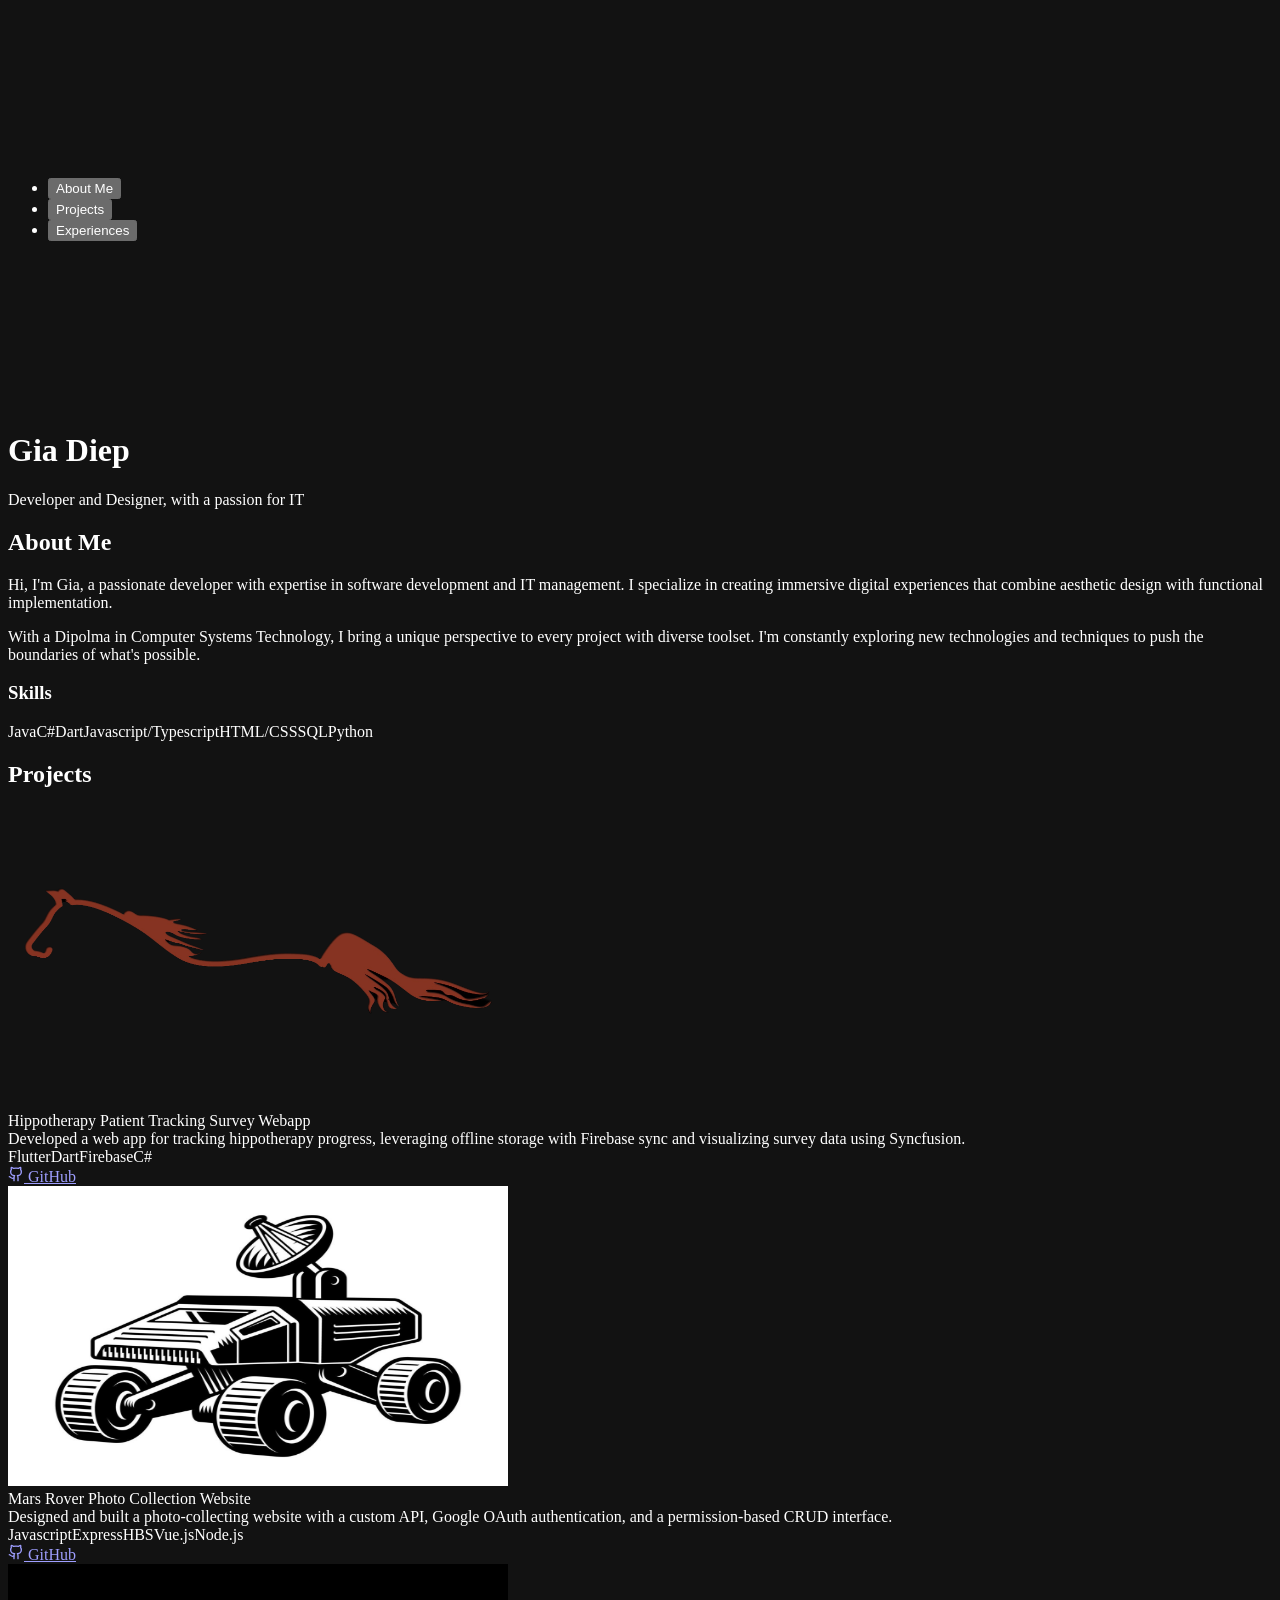
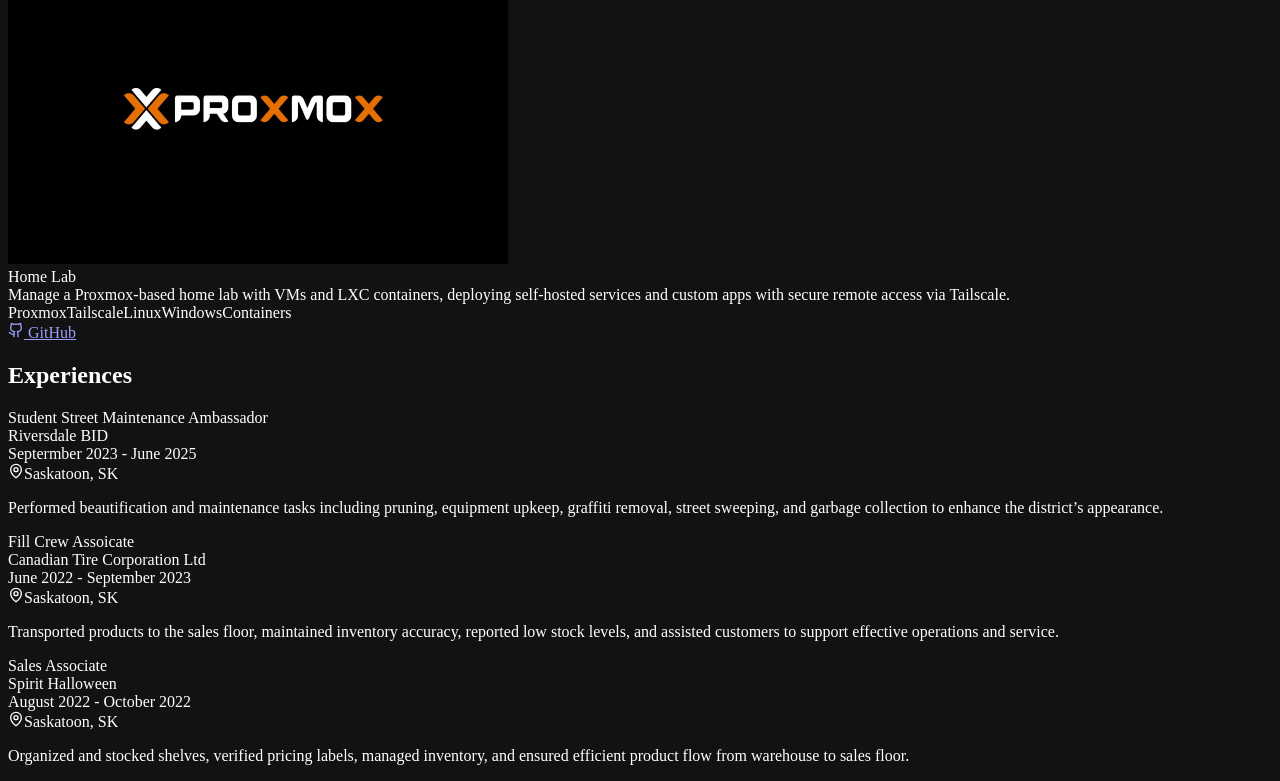
==== index.html @ 5dd64d8d "Updates" ====
<!DOCTYPE html><html lang="en"><head><meta charSet="utf-8"/><meta name="viewport" content="width=device-width, initial-scale=1"/><link rel="preload" href="/portfolio/_next/static/media/1f3fe8c6df3d47c1-s.p.woff2" as="font" crossorigin="" type="font/woff2"/><link rel="stylesheet" href="/portfolio/_next/static/css/4c0deb0a49c06f08.css" data-precedence="next"/><link rel="preload" as="script" fetchPriority="low" href="/portfolio/_next/static/chunks/webpack-c9c32ae539aab862.js"/><script src="/portfolio/_next/static/chunks/4bd1b696-22e965ae850cfea9.js" async=""></script><script src="/portfolio/_next/static/chunks/684-f673ca1f8a553cbf.js" async=""></script><script src="/portfolio/_next/static/chunks/main-app-5bb0d0e583db75e9.js" async=""></script><script src="/portfolio/_next/static/chunks/app/layout-0e956b7247d0d1d4.js" async=""></script><script src="/portfolio/_next/static/chunks/336-b6b9a09cb973097c.js" async=""></script><script src="/portfolio/_next/static/chunks/app/page-bc5370e366b22e8f.js" async=""></script><meta name="next-size-adjust" content=""/><title>Portfolio</title><meta name="description" content="My personal portfolio showcasing my skills and experiences"/><meta name="generator" content="v0.dev"/><script src="/portfolio/_next/static/chunks/polyfills-42372ed130431b0a.js" noModule=""></script></head><body class="__variable_81f4e6"><script>((e,t,r,n,o,a,i,u)=>{let s=document.documentElement,l=["light","dark"];function c(t){var r;(Array.isArray(e)?e:[e]).forEach(e=>{let r="class"===e,n=r&&a?o.map(e=>a[e]||e):o;r?(s.classList.remove(...n),s.classList.add(a&&a[t]?a[t]:t)):s.setAttribute(e,t)}),r=t,u&&l.includes(r)&&(s.style.colorScheme=r)}if(n)c(n);else try{let e=localStorage.getItem(t)||r,n=i&&"system"===e?window.matchMedia("(prefers-color-scheme: dark)").matches?"dark":"light":e;c(n)}catch(e){}})("class","theme","dark",null,["light","dark"],null,true,true)</script><div class="relative min-h-screen"><canvas class="fixed top-0 left-0 w-full h-full z-0 bg-black" style="pointer-events:none"></canvas><div class="relative z-10"><main class="min-h-screen text-white"><div class="w-full sticky top-0 z-50 bg-black/80 backdrop-blur-sm py-4"><div class="container mx-auto px-4 max-w-6xl"><nav class="w-full"><ul class="grid w-full grid-cols-3 bg-white/10 shadow-lg rounded-md overflow-hidden"><li><button class="w-full py-2 md:py-3 px-2 sm:px-4 md:px-6 text-center transition-all duration-300 text-sm sm:text-base bg-white text-black">About Me</button></li><li><button class="w-full py-2 md:py-3 px-2 sm:px-4 md:px-6 text-center transition-all duration-300 text-sm sm:text-base text-white hover:bg-white/20">Projects</button></li><li><button class="w-full py-2 md:py-3 px-2 sm:px-4 md:px-6 text-center transition-all duration-300 text-sm sm:text-base text-white hover:bg-white/20">Experiences</button></li></ul></nav></div></div><div class="container mx-auto px-4 py-4 md:py-8 max-w-6xl"><div class="h-[500px] md:h-[600px] flex flex-col items-center justify-center relative"><canvas class="w-full h-full absolute top-0 left-0 z-10" style="pointer-events:none"></canvas><div class="z-20 relative text-center"><h1 class="text-4xl md:text-6xl font-bold text-white mb-4">Gia Diep</h1><p class="text-xl md:text-2xl text-white/80 italic font-merriweather">Developer and Designer, with a passion for IT</p><div class="mt-8 h-px w-24 bg-white/30 mx-auto"></div></div></div><div class="mt-16 space-y-32"><section id="about" class="scroll-mt-20"><div class="space-y-8 bg-black/60 p-8 rounded-lg backdrop-blur-sm"><div class="mb-8"><h2 class="text-2xl md:text-3xl font-bold text-white">About Me</h2><div class="mt-3 flex items-center"><div class="h-px bg-white/30 flex-grow"></div><div class="mx-2 w-2 h-2 rounded-full bg-white"></div><div class="h-px bg-white/30 flex-grow"></div></div></div><div class="grid grid-cols-1 md:grid-cols-1 gap-8"><div class="space-y-6"><p class="text-base md:text-lg text-gray-300 leading-relaxed">Hi, I&#x27;m Gia, a passionate developer with expertise in software development and IT management. I specialize in creating immersive digital experiences that combine aesthetic design with functional implementation.</p><p class="text-base md:text-lg text-gray-300 leading-relaxed">With a Dipolma in Computer Systems Technology, I bring a unique perspective to every project with diverse toolset. I&#x27;m constantly exploring new technologies and techniques to push the boundaries of what&#x27;s possible.</p><div class="pt-4"><h3 class="text-lg md:text-xl font-semibold mb-3 text-white after:content-[&#x27;&#x27;] after:block after:w-16 after:h-0.5 after:bg-white/50 after:mt-1">Skills</h3><div class="flex flex-wrap gap-2"><span class="px-3 py-1 bg-white text-black rounded-full text-sm shadow-md">Java</span><span class="px-3 py-1 bg-white text-black rounded-full text-sm shadow-md">C#</span><span class="px-3 py-1 bg-white text-black rounded-full text-sm shadow-md">Dart</span><span class="px-3 py-1 bg-white text-black rounded-full text-sm shadow-md">Javascript/Typescript</span><span class="px-3 py-1 bg-white text-black rounded-full text-sm shadow-md">HTML/CSS</span><span class="px-3 py-1 bg-white text-black rounded-full text-sm shadow-md">SQL</span><span class="px-3 py-1 bg-white text-black rounded-full text-sm shadow-md">Python</span></div></div></div></div></div></section><section id="projects" class="scroll-mt-20"><div class="space-y-8 bg-black/60 p-8 rounded-lg backdrop-blur-sm"><div class="mb-8"><h2 class="text-2xl md:text-3xl font-bold text-white">Projects</h2><div class="mt-3 flex items-center"><div class="h-px bg-white/30 flex-grow"></div><div class="mx-2 w-2 h-2 rounded-full bg-white"></div><div class="h-px bg-white/30 flex-grow"></div></div></div><div class="grid grid-cols-1 md:grid-cols-2 lg:grid-cols-3 gap-6"><div class="rounded-lg border text-card-foreground overflow-hidden border-white/10 bg-black/80 shadow-lg hover:shadow-xl transition-shadow duration-300"><div class="h-48 overflow-hidden"><img alt="Hippotherapy Patient Tracking Survey Webapp" loading="lazy" width="500" height="300" decoding="async" data-nimg="1" class="w-full h-full object-cover transition-transform duration-500 hover:scale-105" style="color:transparent" src="./hippotherapy.png?height=300&amp;width=500"/></div><div class="flex flex-col space-y-1.5 p-6"><div class="font-semibold tracking-tight text-white text-xl">Hippotherapy Patient Tracking Survey Webapp</div><div class="text-sm text-gray-300">Developed a web app for tracking hippotherapy progress, leveraging offline storage with Firebase sync and visualizing survey data using Syncfusion.</div></div><div class="p-6 pt-0"><div class="flex flex-wrap gap-2 mt-2"><span class="px-2 py-1 bg-white text-black text-xs rounded-full">Flutter</span><span class="px-2 py-1 bg-white text-black text-xs rounded-full">Dart</span><span class="px-2 py-1 bg-white text-black text-xs rounded-full">Firebase</span><span class="px-2 py-1 bg-white text-black text-xs rounded-full">C#</span></div></div><div class="p-6 pt-0 flex justify-center items-center"><a class="flex items-center gap-1 text-sm text-gray-300 hover:text-white" target="_blank" href="https://github.com"><svg xmlns="http://www.w3.org/2000/svg" width="16" height="16" viewBox="0 0 24 24" fill="none" stroke="currentColor" stroke-width="2" stroke-linecap="round" stroke-linejoin="round" class="lucide lucide-github"><path d="M15 22v-4a4.8 4.8 0 0 0-1-3.5c3 0 6-2 6-5.5.08-1.25-.27-2.48-1-3.5.28-1.15.28-2.35 0-3.5 0 0-1 0-3 1.5-2.64-.5-5.36-.5-8 0C6 2 5 2 5 2c-.3 1.15-.3 2.35 0 3.5A5.403 5.403 0 0 0 4 9c0 3.5 3 5.5 6 5.5-.39.49-.68 1.05-.85 1.65-.17.6-.22 1.23-.15 1.85v4"></path><path d="M9 18c-4.51 2-5-2-7-2"></path></svg> GitHub</a></div></div><div class="rounded-lg border text-card-foreground overflow-hidden border-white/10 bg-black/80 shadow-lg hover:shadow-xl transition-shadow duration-300"><div class="h-48 overflow-hidden"><img alt="Mars Rover Photo Collection Website" loading="lazy" width="500" height="300" decoding="async" data-nimg="1" class="w-full h-full object-cover transition-transform duration-500 hover:scale-105" style="color:transparent" src="./rover.jpg?height=300&amp;width=500"/></div><div class="flex flex-col space-y-1.5 p-6"><div class="font-semibold tracking-tight text-white text-xl">Mars Rover Photo Collection Website</div><div class="text-sm text-gray-300">Designed and built a photo-collecting website with a custom API, Google OAuth authentication, and a permission-based CRUD interface.</div></div><div class="p-6 pt-0"><div class="flex flex-wrap gap-2 mt-2"><span class="px-2 py-1 bg-white text-black text-xs rounded-full">Javascript</span><span class="px-2 py-1 bg-white text-black text-xs rounded-full">Express</span><span class="px-2 py-1 bg-white text-black text-xs rounded-full">HBS</span><span class="px-2 py-1 bg-white text-black text-xs rounded-full">Vue.js</span><span class="px-2 py-1 bg-white text-black text-xs rounded-full">Node.js</span></div></div><div class="p-6 pt-0 flex justify-center items-center"><a class="flex items-center gap-1 text-sm text-gray-300 hover:text-white" target="_blank" href="https://github.com/01uan/mars-rover-web"><svg xmlns="http://www.w3.org/2000/svg" width="16" height="16" viewBox="0 0 24 24" fill="none" stroke="currentColor" stroke-width="2" stroke-linecap="round" stroke-linejoin="round" class="lucide lucide-github"><path d="M15 22v-4a4.8 4.8 0 0 0-1-3.5c3 0 6-2 6-5.5.08-1.25-.27-2.48-1-3.5.28-1.15.28-2.35 0-3.5 0 0-1 0-3 1.5-2.64-.5-5.36-.5-8 0C6 2 5 2 5 2c-.3 1.15-.3 2.35 0 3.5A5.403 5.403 0 0 0 4 9c0 3.5 3 5.5 6 5.5-.39.49-.68 1.05-.85 1.65-.17.6-.22 1.23-.15 1.85v4"></path><path d="M9 18c-4.51 2-5-2-7-2"></path></svg> GitHub</a></div></div><div class="rounded-lg border text-card-foreground overflow-hidden border-white/10 bg-black/80 shadow-lg hover:shadow-xl transition-shadow duration-300"><div class="h-48 overflow-hidden"><img alt="Home Lab" loading="lazy" width="500" height="300" decoding="async" data-nimg="1" class="w-full h-full object-cover transition-transform duration-500 hover:scale-105" style="color:transparent" src="./proxmox.jpg?height=300&amp;width=500"/></div><div class="flex flex-col space-y-1.5 p-6"><div class="font-semibold tracking-tight text-white text-xl">Home Lab</div><div class="text-sm text-gray-300">Manage a Proxmox-based home lab with VMs and LXC containers, deploying self-hosted services and custom apps with secure remote access via Tailscale.</div></div><div class="p-6 pt-0"><div class="flex flex-wrap gap-2 mt-2"><span class="px-2 py-1 bg-white text-black text-xs rounded-full">Proxmox</span><span class="px-2 py-1 bg-white text-black text-xs rounded-full">Tailscale</span><span class="px-2 py-1 bg-white text-black text-xs rounded-full">Linux</span><span class="px-2 py-1 bg-white text-black text-xs rounded-full">Windows</span><span class="px-2 py-1 bg-white text-black text-xs rounded-full">Containers</span></div></div><div class="p-6 pt-0 flex justify-center items-center"><a class="flex items-center gap-1 text-sm text-gray-300 hover:text-white" target="_blank" href="https://github.com"><svg xmlns="http://www.w3.org/2000/svg" width="16" height="16" viewBox="0 0 24 24" fill="none" stroke="currentColor" stroke-width="2" stroke-linecap="round" stroke-linejoin="round" class="lucide lucide-github"><path d="M15 22v-4a4.8 4.8 0 0 0-1-3.5c3 0 6-2 6-5.5.08-1.25-.27-2.48-1-3.5.28-1.15.28-2.35 0-3.5 0 0-1 0-3 1.5-2.64-.5-5.36-.5-8 0C6 2 5 2 5 2c-.3 1.15-.3 2.35 0 3.5A5.403 5.403 0 0 0 4 9c0 3.5 3 5.5 6 5.5-.39.49-.68 1.05-.85 1.65-.17.6-.22 1.23-.15 1.85v4"></path><path d="M9 18c-4.51 2-5-2-7-2"></path></svg> GitHub</a></div></div></div></div></section><section id="experiences" class="scroll-mt-20"><div class="space-y-8 bg-black/60 p-8 rounded-lg backdrop-blur-sm"><div class="mb-8"><h2 class="text-2xl md:text-3xl font-bold text-white">Experiences</h2><div class="mt-3 flex items-center"><div class="h-px bg-white/30 flex-grow"></div><div class="mx-2 w-2 h-2 rounded-full bg-white"></div><div class="h-px bg-white/30 flex-grow"></div></div></div><div class="space-y-6"><div class="rounded-lg border text-card-foreground border-white/10 bg-black/80 shadow-lg hover:shadow-xl transition-all duration-300"><div class="flex flex-col space-y-1.5 p-6"><div class="flex flex-col md:flex-row md:justify-between md:items-start gap-2"><div><div class="font-semibold tracking-tight text-xl text-white">Student Street Maintenance Ambassador</div><div class="text-lg font-medium text-gray-300">Riversdale BID</div></div><div class="bg-white text-black px-3 py-1 rounded-full text-sm shadow-md self-start">Septermber 2023 - June 2025</div></div></div><div class="p-6 pt-0 space-y-4"><div class="flex items-center gap-2 text-sm text-gray-300"><svg xmlns="http://www.w3.org/2000/svg" width="16" height="16" viewBox="0 0 24 24" fill="none" stroke="currentColor" stroke-width="2" stroke-linecap="round" stroke-linejoin="round" class="lucide lucide-map-pin"><path d="M20 10c0 4.993-5.539 10.193-7.399 11.799a1 1 0 0 1-1.202 0C9.539 20.193 4 14.993 4 10a8 8 0 0 1 16 0"></path><circle cx="12" cy="10" r="3"></circle></svg><span>Saskatoon, SK</span></div><p class="text-gray-300">Performed beautification and maintenance tasks including pruning, equipment upkeep, graffiti removal, street sweeping, and garbage collection to enhance the district’s appearance.</p></div></div><div class="rounded-lg border text-card-foreground border-white/10 bg-black/80 shadow-lg hover:shadow-xl transition-all duration-300"><div class="flex flex-col space-y-1.5 p-6"><div class="flex flex-col md:flex-row md:justify-between md:items-start gap-2"><div><div class="font-semibold tracking-tight text-xl text-white">Fill Crew Assoicate</div><div class="text-lg font-medium text-gray-300">Canadian Tire Corporation Ltd</div></div><div class="bg-white text-black px-3 py-1 rounded-full text-sm shadow-md self-start">June 2022 - September 2023</div></div></div><div class="p-6 pt-0 space-y-4"><div class="flex items-center gap-2 text-sm text-gray-300"><svg xmlns="http://www.w3.org/2000/svg" width="16" height="16" viewBox="0 0 24 24" fill="none" stroke="currentColor" stroke-width="2" stroke-linecap="round" stroke-linejoin="round" class="lucide lucide-map-pin"><path d="M20 10c0 4.993-5.539 10.193-7.399 11.799a1 1 0 0 1-1.202 0C9.539 20.193 4 14.993 4 10a8 8 0 0 1 16 0"></path><circle cx="12" cy="10" r="3"></circle></svg><span>Saskatoon, SK</span></div><p class="text-gray-300">Transported products to the sales floor, maintained inventory accuracy, reported low stock levels, and assisted customers to support effective operations and service.</p></div></div><div class="rounded-lg border text-card-foreground border-white/10 bg-black/80 shadow-lg hover:shadow-xl transition-all duration-300"><div class="flex flex-col space-y-1.5 p-6"><div class="flex flex-col md:flex-row md:justify-between md:items-start gap-2"><div><div class="font-semibold tracking-tight text-xl text-white">Sales Associate</div><div class="text-lg font-medium text-gray-300">Spirit Halloween</div></div><div class="bg-white text-black px-3 py-1 rounded-full text-sm shadow-md self-start">August 2022 - October 2022</div></div></div><div class="p-6 pt-0 space-y-4"><div class="flex items-center gap-2 text-sm text-gray-300"><svg xmlns="http://www.w3.org/2000/svg" width="16" height="16" viewBox="0 0 24 24" fill="none" stroke="currentColor" stroke-width="2" stroke-linecap="round" stroke-linejoin="round" class="lucide lucide-map-pin"><path d="M20 10c0 4.993-5.539 10.193-7.399 11.799a1 1 0 0 1-1.202 0C9.539 20.193 4 14.993 4 10a8 8 0 0 1 16 0"></path><circle cx="12" cy="10" r="3"></circle></svg><span>Saskatoon, SK</span></div><p class="text-gray-300">Organized and stocked shelves, verified pricing labels, managed inventory, and ensured efficient product flow from warehouse to sales floor.</p></div></div></div></div></section></div></div></main></div></div><script src="/portfolio/_next/static/chunks/webpack-c9c32ae539aab862.js" async=""></script><script>(self.__next_f=self.__next_f||[]).push([0])</script><script>self.__next_f.push([1,"1:\"$Sreact.fragment\"\n2:I[7780,[\"177\",\"static/chunks/app/layout-0e956b7247d0d1d4.js\"],\"ThemeProvider\"]\n3:I[7555,[],\"\"]\n4:I[1295,[],\"\"]\n5:I[894,[],\"ClientPageRoot\"]\n6:I[3422,[\"336\",\"static/chunks/336-b6b9a09cb973097c.js\",\"974\",\"static/chunks/app/page-bc5370e366b22e8f.js\"],\"default\"]\n9:I[9665,[],\"OutletBoundary\"]\nc:I[9665,[],\"ViewportBoundary\"]\ne:I[9665,[],\"MetadataBoundary\"]\n10:I[6614,[],\"\"]\n:HL[\"/portfolio/_next/static/media/1f3fe8c6df3d47c1-s.p.woff2\",\"font\",{\"crossOrigin\":\"\",\"type\":\"font/woff2\"}]\n:HL[\"/portfolio/_next/static/css/4c0deb0a49c06f08.css\",\"style\"]\n"])</script><script>self.__next_f.push([1,"0:{\"P\":null,\"b\":\"oDyF_FrnylzRHWZX6wWCI\",\"p\":\"/portfolio\",\"c\":[\"\",\"\"],\"i\":false,\"f\":[[[\"\",{\"children\":[\"__PAGE__\",{}]},\"$undefined\",\"$undefined\",true],[\"\",[\"$\",\"$1\",\"c\",{\"children\":[[[\"$\",\"link\",\"0\",{\"rel\":\"stylesheet\",\"href\":\"/portfolio/_next/static/css/4c0deb0a49c06f08.css\",\"precedence\":\"next\",\"crossOrigin\":\"$undefined\",\"nonce\":\"$undefined\"}]],[\"$\",\"html\",null,{\"lang\":\"en\",\"suppressHydrationWarning\":true,\"children\":[\"$\",\"body\",null,{\"className\":\"__variable_81f4e6\",\"children\":[\"$\",\"$L2\",null,{\"attribute\":\"class\",\"defaultTheme\":\"dark\",\"enableSystem\":true,\"disableTransitionOnChange\":true,\"children\":[\"$\",\"$L3\",null,{\"parallelRouterKey\":\"children\",\"error\":\"$undefined\",\"errorStyles\":\"$undefined\",\"errorScripts\":\"$undefined\",\"template\":[\"$\",\"$L4\",null,{}],\"templateStyles\":\"$undefined\",\"templateScripts\":\"$undefined\",\"notFound\":[[[\"$\",\"title\",null,{\"children\":\"404: This page could not be found.\"}],[\"$\",\"div\",null,{\"style\":{\"fontFamily\":\"system-ui,\\\"Segoe UI\\\",Roboto,Helvetica,Arial,sans-serif,\\\"Apple Color Emoji\\\",\\\"Segoe UI Emoji\\\"\",\"height\":\"100vh\",\"textAlign\":\"center\",\"display\":\"flex\",\"flexDirection\":\"column\",\"alignItems\":\"center\",\"justifyContent\":\"center\"},\"children\":[\"$\",\"div\",null,{\"children\":[[\"$\",\"style\",null,{\"dangerouslySetInnerHTML\":{\"__html\":\"body{color:#000;background:#fff;margin:0}.next-error-h1{border-right:1px solid rgba(0,0,0,.3)}@media (prefers-color-scheme:dark){body{color:#fff;background:#000}.next-error-h1{border-right:1px solid rgba(255,255,255,.3)}}\"}}],[\"$\",\"h1\",null,{\"className\":\"next-error-h1\",\"style\":{\"display\":\"inline-block\",\"margin\":\"0 20px 0 0\",\"padding\":\"0 23px 0 0\",\"fontSize\":24,\"fontWeight\":500,\"verticalAlign\":\"top\",\"lineHeight\":\"49px\"},\"children\":404}],[\"$\",\"div\",null,{\"style\":{\"display\":\"inline-block\"},\"children\":[\"$\",\"h2\",null,{\"style\":{\"fontSize\":14,\"fontWeight\":400,\"lineHeight\":\"49px\",\"margin\":0},\"children\":\"This page could not be found.\"}]}]]}]}]],[]],\"forbidden\":\"$undefined\",\"unauthorized\":\"$undefined\"}]}]}]}]]}],{\"children\":[\"__PAGE__\",[\"$\",\"$1\",\"c\",{\"children\":[[\"$\",\"$L5\",null,{\"Component\":\"$6\",\"searchParams\":{},\"params\":{},\"promises\":[\"$@7\",\"$@8\"]}],\"$undefined\",null,[\"$\",\"$L9\",null,{\"children\":[\"$La\",\"$Lb\",null]}]]}],{},null,false]},null,false],[\"$\",\"$1\",\"h\",{\"children\":[null,[\"$\",\"$1\",\"D_KPcHNiBDYrw7_VUg6NA\",{\"children\":[[\"$\",\"$Lc\",null,{\"children\":\"$Ld\"}],[\"$\",\"meta\",null,{\"name\":\"next-size-adjust\",\"content\":\"\"}]]}],[\"$\",\"$Le\",null,{\"children\":\"$Lf\"}]]}],false]],\"m\":\"$undefined\",\"G\":[\"$10\",\"$undefined\"],\"s\":false,\"S\":true}\n"])</script><script>self.__next_f.push([1,"7:{}\n8:{}\n"])</script><script>self.__next_f.push([1,"d:[[\"$\",\"meta\",\"0\",{\"charSet\":\"utf-8\"}],[\"$\",\"meta\",\"1\",{\"name\":\"viewport\",\"content\":\"width=device-width, initial-scale=1\"}]]\na:null\n"])</script><script>self.__next_f.push([1,"b:null\nf:[[\"$\",\"title\",\"0\",{\"children\":\"Portfolio\"}],[\"$\",\"meta\",\"1\",{\"name\":\"description\",\"content\":\"My personal portfolio showcasing my skills and experiences\"}],[\"$\",\"meta\",\"2\",{\"name\":\"generator\",\"content\":\"v0.dev\"}]]\n"])</script></body></html>
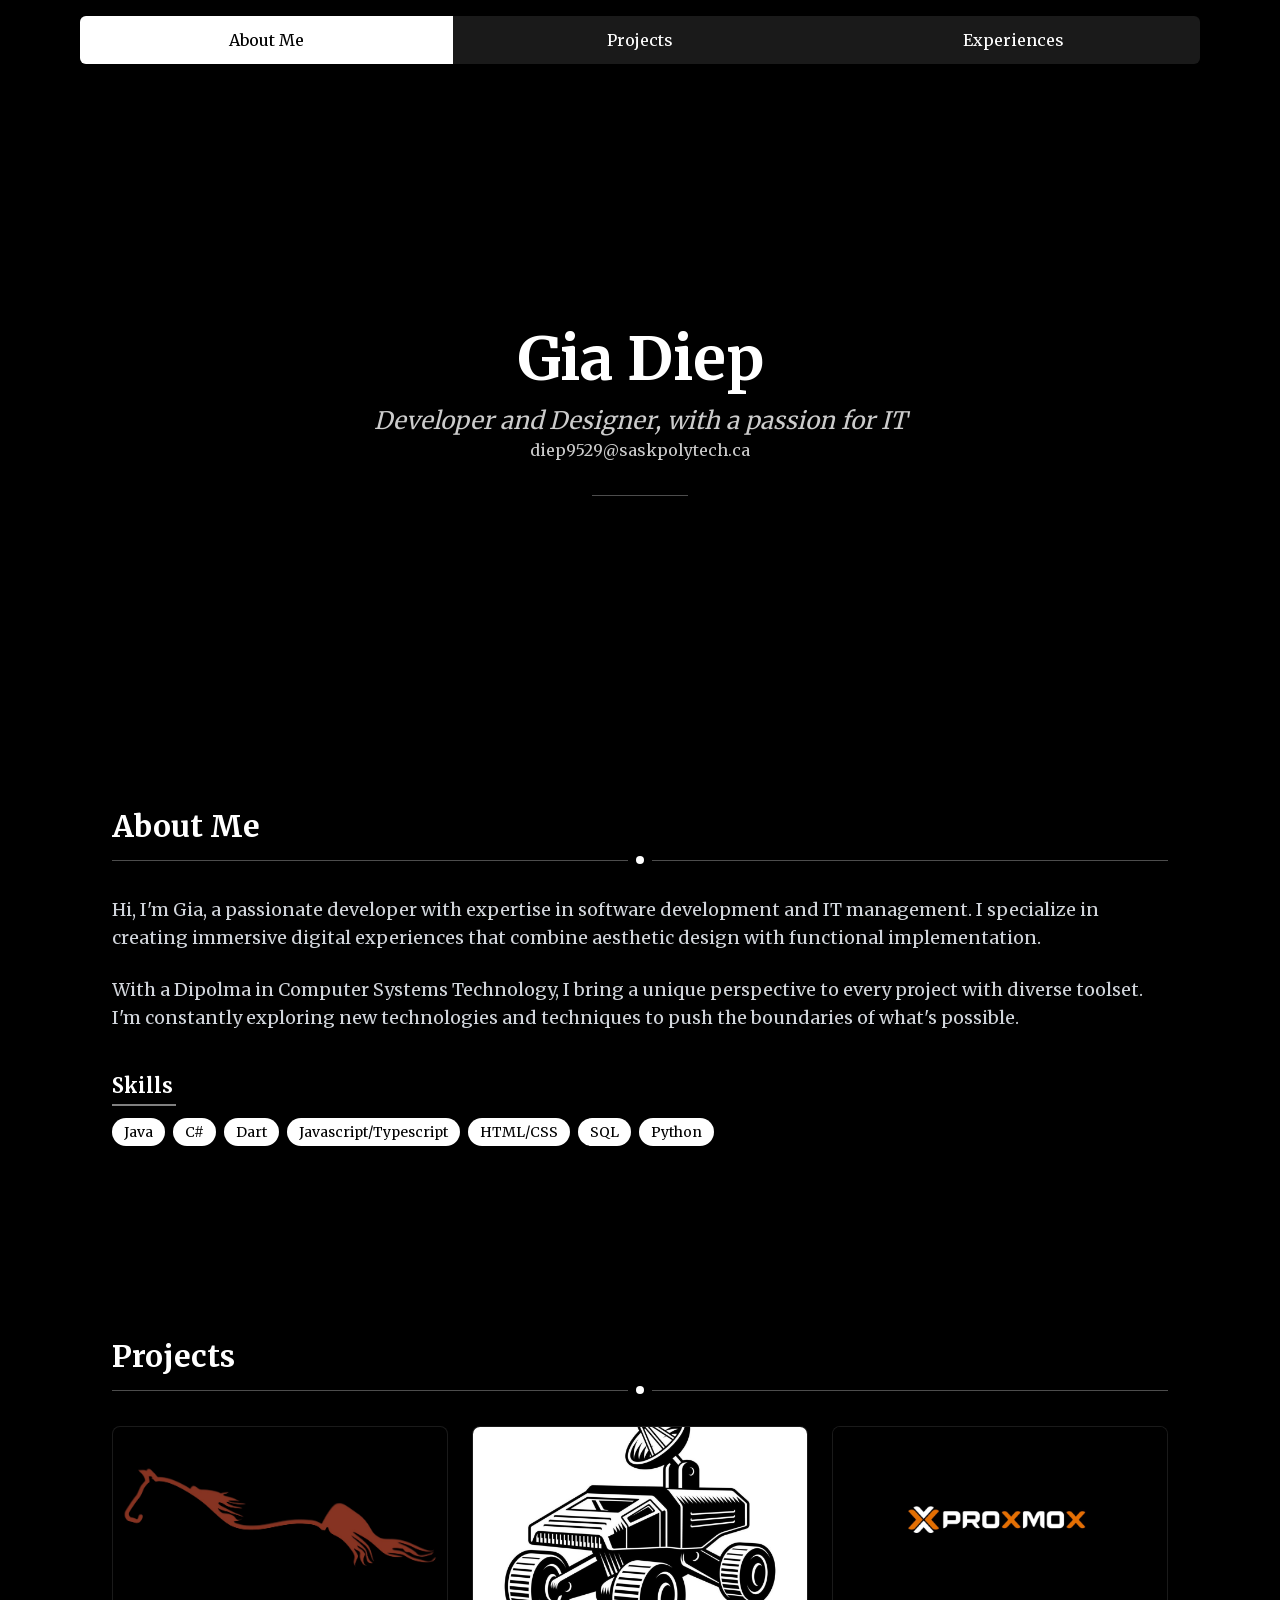
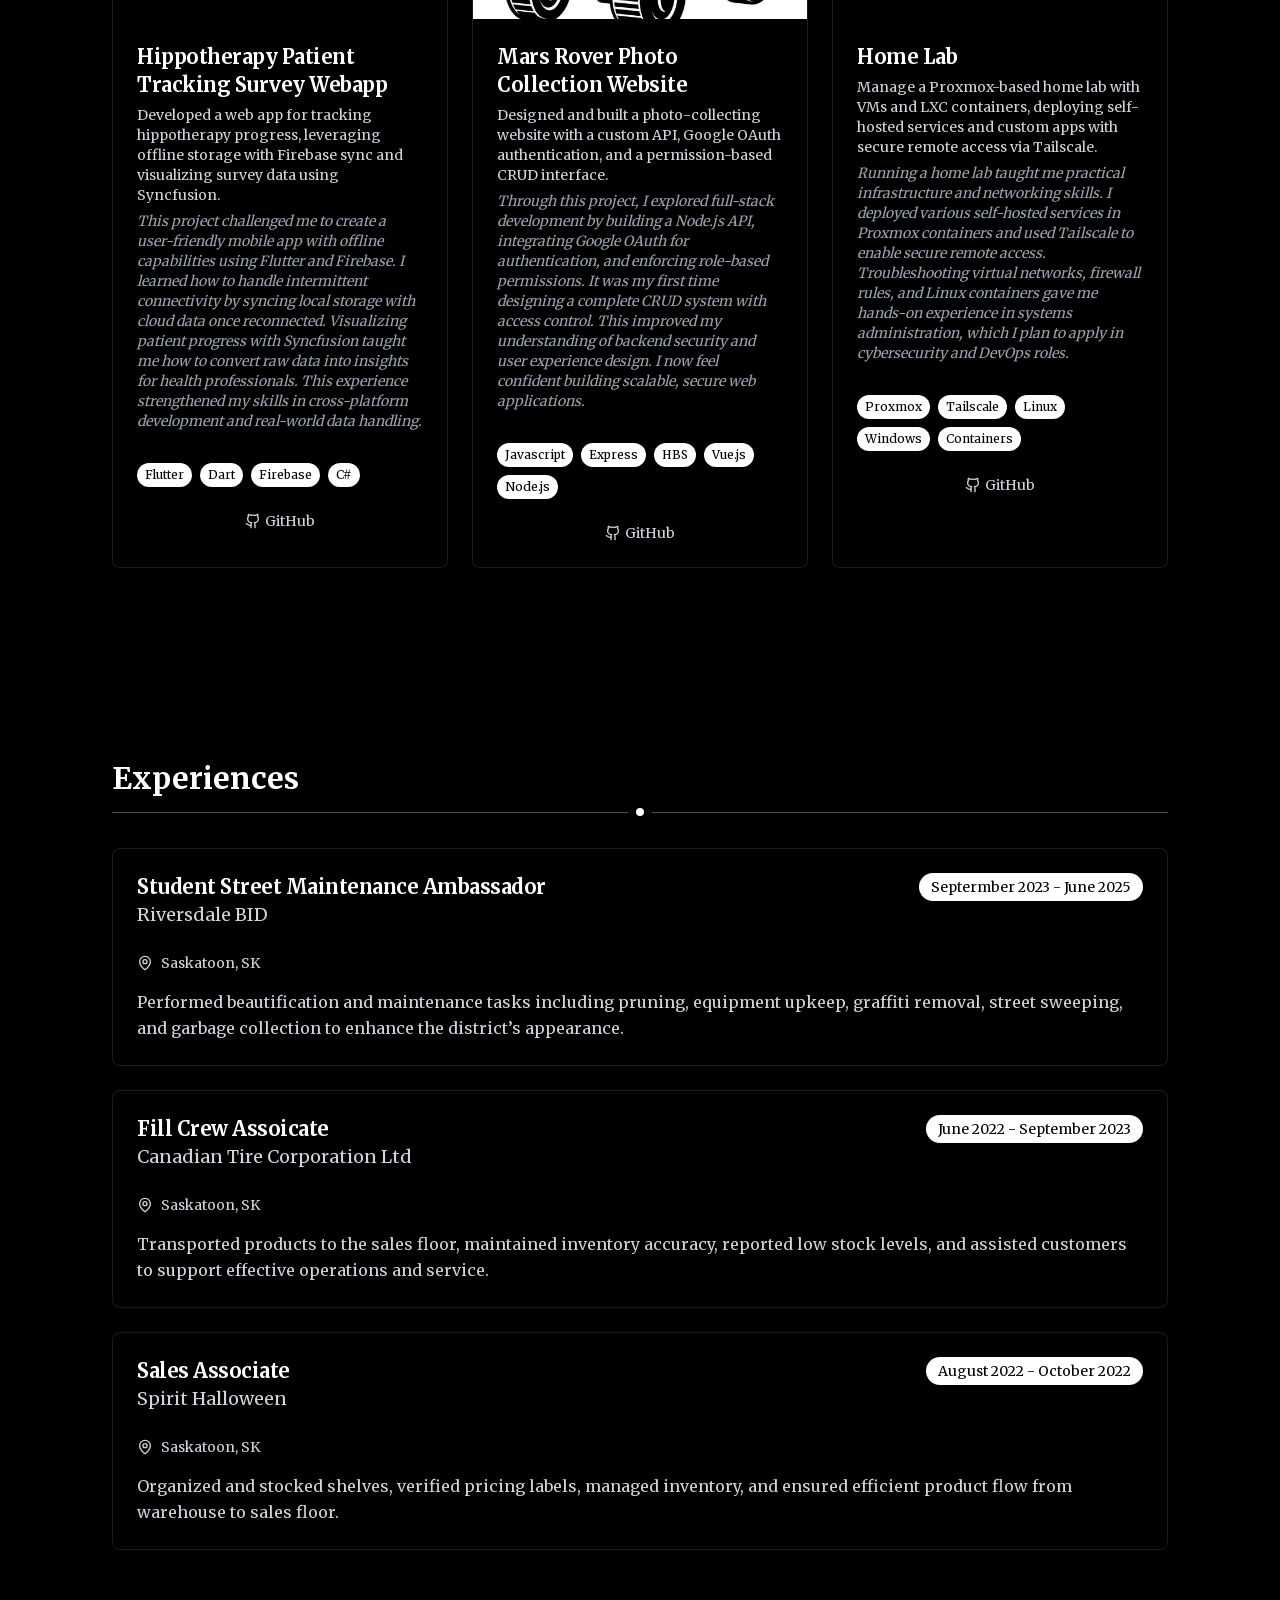
==== commit 651dd48e: "Updates" ====
--- a/index.html
+++ b/index.html
@@ -1 +1 @@
-<!DOCTYPE html><html lang="en"><head><meta charSet="utf-8"/><meta name="viewport" content="width=device-width, initial-scale=1"/><link rel="preload" href="/portfolio/_next/static/media/1f3fe8c6df3d47c1-s.p.woff2" as="font" crossorigin="" type="font/woff2"/><link rel="stylesheet" href="/portfolio/_next/static/css/4c0deb0a49c06f08.css" data-precedence="next"/><link rel="preload" as="script" fetchPriority="low" href="/portfolio/_next/static/chunks/webpack-c9c32ae539aab862.js"/><script src="/portfolio/_next/static/chunks/4bd1b696-22e965ae850cfea9.js" async=""></script><script src="/portfolio/_next/static/chunks/684-f673ca1f8a553cbf.js" async=""></script><script src="/portfolio/_next/static/chunks/main-app-5bb0d0e583db75e9.js" async=""></script><script src="/portfolio/_next/static/chunks/app/layout-0e956b7247d0d1d4.js" async=""></script><script src="/portfolio/_next/static/chunks/336-b6b9a09cb973097c.js" async=""></script><script src="/portfolio/_next/static/chunks/app/page-bc5370e366b22e8f.js" async=""></script><meta name="next-size-adjust" content=""/><title>Portfolio</title><meta name="description" content="My personal portfolio showcasing my skills and experiences"/><meta name="generator" content="v0.dev"/><script src="/portfolio/_next/static/chunks/polyfills-42372ed130431b0a.js" noModule=""></script></head><body class="__variable_81f4e6"><script>((e,t,r,n,o,a,i,u)=>{let s=document.documentElement,l=["light","dark"];function c(t){var r;(Array.isArray(e)?e:[e]).forEach(e=>{let r="class"===e,n=r&&a?o.map(e=>a[e]||e):o;r?(s.classList.remove(...n),s.classList.add(a&&a[t]?a[t]:t)):s.setAttribute(e,t)}),r=t,u&&l.includes(r)&&(s.style.colorScheme=r)}if(n)c(n);else try{let e=localStorage.getItem(t)||r,n=i&&"system"===e?window.matchMedia("(prefers-color-scheme: dark)").matches?"dark":"light":e;c(n)}catch(e){}})("class","theme","dark",null,["light","dark"],null,true,true)</script><div class="relative min-h-screen"><canvas class="fixed top-0 left-0 w-full h-full z-0 bg-black" style="pointer-events:none"></canvas><div class="relative z-10"><main class="min-h-screen text-white"><div class="w-full sticky top-0 z-50 bg-black/80 backdrop-blur-sm py-4"><div class="container mx-auto px-4 max-w-6xl"><nav class="w-full"><ul class="grid w-full grid-cols-3 bg-white/10 shadow-lg rounded-md overflow-hidden"><li><button class="w-full py-2 md:py-3 px-2 sm:px-4 md:px-6 text-center transition-all duration-300 text-sm sm:text-base bg-white text-black">About Me</button></li><li><button class="w-full py-2 md:py-3 px-2 sm:px-4 md:px-6 text-center transition-all duration-300 text-sm sm:text-base text-white hover:bg-white/20">Projects</button></li><li><button class="w-full py-2 md:py-3 px-2 sm:px-4 md:px-6 text-center transition-all duration-300 text-sm sm:text-base text-white hover:bg-white/20">Experiences</button></li></ul></nav></div></div><div class="container mx-auto px-4 py-4 md:py-8 max-w-6xl"><div class="h-[500px] md:h-[600px] flex flex-col items-center justify-center relative"><canvas class="w-full h-full absolute top-0 left-0 z-10" style="pointer-events:none"></canvas><div class="z-20 relative text-center"><h1 class="text-4xl md:text-6xl font-bold text-white mb-4">Gia Diep</h1><p class="text-xl md:text-2xl text-white/80 italic font-merriweather">Developer and Designer, with a passion for IT</p><div class="mt-8 h-px w-24 bg-white/30 mx-auto"></div></div></div><div class="mt-16 space-y-32"><section id="about" class="scroll-mt-20"><div class="space-y-8 bg-black/60 p-8 rounded-lg backdrop-blur-sm"><div class="mb-8"><h2 class="text-2xl md:text-3xl font-bold text-white">About Me</h2><div class="mt-3 flex items-center"><div class="h-px bg-white/30 flex-grow"></div><div class="mx-2 w-2 h-2 rounded-full bg-white"></div><div class="h-px bg-white/30 flex-grow"></div></div></div><div class="grid grid-cols-1 md:grid-cols-1 gap-8"><div class="space-y-6"><p class="text-base md:text-lg text-gray-300 leading-relaxed">Hi, I&#x27;m Gia, a passionate developer with expertise in software development and IT management. I specialize in creating immersive digital experiences that combine aesthetic design with functional implementation.</p><p class="text-base md:text-lg text-gray-300 leading-relaxed">With a Dipolma in Computer Systems Technology, I bring a unique perspective to every project with diverse toolset. I&#x27;m constantly exploring new technologies and techniques to push the boundaries of what&#x27;s possible.</p><div class="pt-4"><h3 class="text-lg md:text-xl font-semibold mb-3 text-white after:content-[&#x27;&#x27;] after:block after:w-16 after:h-0.5 after:bg-white/50 after:mt-1">Skills</h3><div class="flex flex-wrap gap-2"><span class="px-3 py-1 bg-white text-black rounded-full text-sm shadow-md">Java</span><span class="px-3 py-1 bg-white text-black rounded-full text-sm shadow-md">C#</span><span class="px-3 py-1 bg-white text-black rounded-full text-sm shadow-md">Dart</span><span class="px-3 py-1 bg-white text-black rounded-full text-sm shadow-md">Javascript/Typescript</span><span class="px-3 py-1 bg-white text-black rounded-full text-sm shadow-md">HTML/CSS</span><span class="px-3 py-1 bg-white text-black rounded-full text-sm shadow-md">SQL</span><span class="px-3 py-1 bg-white text-black rounded-full text-sm shadow-md">Python</span></div></div></div></div></div></section><section id="projects" class="scroll-mt-20"><div class="space-y-8 bg-black/60 p-8 rounded-lg backdrop-blur-sm"><div class="mb-8"><h2 class="text-2xl md:text-3xl font-bold text-white">Projects</h2><div class="mt-3 flex items-center"><div class="h-px bg-white/30 flex-grow"></div><div class="mx-2 w-2 h-2 rounded-full bg-white"></div><div class="h-px bg-white/30 flex-grow"></div></div></div><div class="grid grid-cols-1 md:grid-cols-2 lg:grid-cols-3 gap-6"><div class="rounded-lg border text-card-foreground overflow-hidden border-white/10 bg-black/80 shadow-lg hover:shadow-xl transition-shadow duration-300"><div class="h-48 overflow-hidden"><img alt="Hippotherapy Patient Tracking Survey Webapp" loading="lazy" width="500" height="300" decoding="async" data-nimg="1" class="w-full h-full object-cover transition-transform duration-500 hover:scale-105" style="color:transparent" src="./hippotherapy.png?height=300&amp;width=500"/></div><div class="flex flex-col space-y-1.5 p-6"><div class="font-semibold tracking-tight text-white text-xl">Hippotherapy Patient Tracking Survey Webapp</div><div class="text-sm text-gray-300">Developed a web app for tracking hippotherapy progress, leveraging offline storage with Firebase sync and visualizing survey data using Syncfusion.</div></div><div class="p-6 pt-0"><div class="flex flex-wrap gap-2 mt-2"><span class="px-2 py-1 bg-white text-black text-xs rounded-full">Flutter</span><span class="px-2 py-1 bg-white text-black text-xs rounded-full">Dart</span><span class="px-2 py-1 bg-white text-black text-xs rounded-full">Firebase</span><span class="px-2 py-1 bg-white text-black text-xs rounded-full">C#</span></div></div><div class="p-6 pt-0 flex justify-center items-center"><a class="flex items-center gap-1 text-sm text-gray-300 hover:text-white" target="_blank" href="https://github.com"><svg xmlns="http://www.w3.org/2000/svg" width="16" height="16" viewBox="0 0 24 24" fill="none" stroke="currentColor" stroke-width="2" stroke-linecap="round" stroke-linejoin="round" class="lucide lucide-github"><path d="M15 22v-4a4.8 4.8 0 0 0-1-3.5c3 0 6-2 6-5.5.08-1.25-.27-2.48-1-3.5.28-1.15.28-2.35 0-3.5 0 0-1 0-3 1.5-2.64-.5-5.36-.5-8 0C6 2 5 2 5 2c-.3 1.15-.3 2.35 0 3.5A5.403 5.403 0 0 0 4 9c0 3.5 3 5.5 6 5.5-.39.49-.68 1.05-.85 1.65-.17.6-.22 1.23-.15 1.85v4"></path><path d="M9 18c-4.51 2-5-2-7-2"></path></svg> GitHub</a></div></div><div class="rounded-lg border text-card-foreground overflow-hidden border-white/10 bg-black/80 shadow-lg hover:shadow-xl transition-shadow duration-300"><div class="h-48 overflow-hidden"><img alt="Mars Rover Photo Collection Website" loading="lazy" width="500" height="300" decoding="async" data-nimg="1" class="w-full h-full object-cover transition-transform duration-500 hover:scale-105" style="color:transparent" src="./rover.jpg?height=300&amp;width=500"/></div><div class="flex flex-col space-y-1.5 p-6"><div class="font-semibold tracking-tight text-white text-xl">Mars Rover Photo Collection Website</div><div class="text-sm text-gray-300">Designed and built a photo-collecting website with a custom API, Google OAuth authentication, and a permission-based CRUD interface.</div></div><div class="p-6 pt-0"><div class="flex flex-wrap gap-2 mt-2"><span class="px-2 py-1 bg-white text-black text-xs rounded-full">Javascript</span><span class="px-2 py-1 bg-white text-black text-xs rounded-full">Express</span><span class="px-2 py-1 bg-white text-black text-xs rounded-full">HBS</span><span class="px-2 py-1 bg-white text-black text-xs rounded-full">Vue.js</span><span class="px-2 py-1 bg-white text-black text-xs rounded-full">Node.js</span></div></div><div class="p-6 pt-0 flex justify-center items-center"><a class="flex items-center gap-1 text-sm text-gray-300 hover:text-white" target="_blank" href="https://github.com/01uan/mars-rover-web"><svg xmlns="http://www.w3.org/2000/svg" width="16" height="16" viewBox="0 0 24 24" fill="none" stroke="currentColor" stroke-width="2" stroke-linecap="round" stroke-linejoin="round" class="lucide lucide-github"><path d="M15 22v-4a4.8 4.8 0 0 0-1-3.5c3 0 6-2 6-5.5.08-1.25-.27-2.48-1-3.5.28-1.15.28-2.35 0-3.5 0 0-1 0-3 1.5-2.64-.5-5.36-.5-8 0C6 2 5 2 5 2c-.3 1.15-.3 2.35 0 3.5A5.403 5.403 0 0 0 4 9c0 3.5 3 5.5 6 5.5-.39.49-.68 1.05-.85 1.65-.17.6-.22 1.23-.15 1.85v4"></path><path d="M9 18c-4.51 2-5-2-7-2"></path></svg> GitHub</a></div></div><div class="rounded-lg border text-card-foreground overflow-hidden border-white/10 bg-black/80 shadow-lg hover:shadow-xl transition-shadow duration-300"><div class="h-48 overflow-hidden"><img alt="Home Lab" loading="lazy" width="500" height="300" decoding="async" data-nimg="1" class="w-full h-full object-cover transition-transform duration-500 hover:scale-105" style="color:transparent" src="./proxmox.jpg?height=300&amp;width=500"/></div><div class="flex flex-col space-y-1.5 p-6"><div class="font-semibold tracking-tight text-white text-xl">Home Lab</div><div class="text-sm text-gray-300">Manage a Proxmox-based home lab with VMs and LXC containers, deploying self-hosted services and custom apps with secure remote access via Tailscale.</div></div><div class="p-6 pt-0"><div class="flex flex-wrap gap-2 mt-2"><span class="px-2 py-1 bg-white text-black text-xs rounded-full">Proxmox</span><span class="px-2 py-1 bg-white text-black text-xs rounded-full">Tailscale</span><span class="px-2 py-1 bg-white text-black text-xs rounded-full">Linux</span><span class="px-2 py-1 bg-white text-black text-xs rounded-full">Windows</span><span class="px-2 py-1 bg-white text-black text-xs rounded-full">Containers</span></div></div><div class="p-6 pt-0 flex justify-center items-center"><a class="flex items-center gap-1 text-sm text-gray-300 hover:text-white" target="_blank" href="https://github.com"><svg xmlns="http://www.w3.org/2000/svg" width="16" height="16" viewBox="0 0 24 24" fill="none" stroke="currentColor" stroke-width="2" stroke-linecap="round" stroke-linejoin="round" class="lucide lucide-github"><path d="M15 22v-4a4.8 4.8 0 0 0-1-3.5c3 0 6-2 6-5.5.08-1.25-.27-2.48-1-3.5.28-1.15.28-2.35 0-3.5 0 0-1 0-3 1.5-2.64-.5-5.36-.5-8 0C6 2 5 2 5 2c-.3 1.15-.3 2.35 0 3.5A5.403 5.403 0 0 0 4 9c0 3.5 3 5.5 6 5.5-.39.49-.68 1.05-.85 1.65-.17.6-.22 1.23-.15 1.85v4"></path><path d="M9 18c-4.51 2-5-2-7-2"></path></svg> GitHub</a></div></div></div></div></section><section id="experiences" class="scroll-mt-20"><div class="space-y-8 bg-black/60 p-8 rounded-lg backdrop-blur-sm"><div class="mb-8"><h2 class="text-2xl md:text-3xl font-bold text-white">Experiences</h2><div class="mt-3 flex items-center"><div class="h-px bg-white/30 flex-grow"></div><div class="mx-2 w-2 h-2 rounded-full bg-white"></div><div class="h-px bg-white/30 flex-grow"></div></div></div><div class="space-y-6"><div class="rounded-lg border text-card-foreground border-white/10 bg-black/80 shadow-lg hover:shadow-xl transition-all duration-300"><div class="flex flex-col space-y-1.5 p-6"><div class="flex flex-col md:flex-row md:justify-between md:items-start gap-2"><div><div class="font-semibold tracking-tight text-xl text-white">Student Street Maintenance Ambassador</div><div class="text-lg font-medium text-gray-300">Riversdale BID</div></div><div class="bg-white text-black px-3 py-1 rounded-full text-sm shadow-md self-start">Septermber 2023 - June 2025</div></div></div><div class="p-6 pt-0 space-y-4"><div class="flex items-center gap-2 text-sm text-gray-300"><svg xmlns="http://www.w3.org/2000/svg" width="16" height="16" viewBox="0 0 24 24" fill="none" stroke="currentColor" stroke-width="2" stroke-linecap="round" stroke-linejoin="round" class="lucide lucide-map-pin"><path d="M20 10c0 4.993-5.539 10.193-7.399 11.799a1 1 0 0 1-1.202 0C9.539 20.193 4 14.993 4 10a8 8 0 0 1 16 0"></path><circle cx="12" cy="10" r="3"></circle></svg><span>Saskatoon, SK</span></div><p class="text-gray-300">Performed beautification and maintenance tasks including pruning, equipment upkeep, graffiti removal, street sweeping, and garbage collection to enhance the district’s appearance.</p></div></div><div class="rounded-lg border text-card-foreground border-white/10 bg-black/80 shadow-lg hover:shadow-xl transition-all duration-300"><div class="flex flex-col space-y-1.5 p-6"><div class="flex flex-col md:flex-row md:justify-between md:items-start gap-2"><div><div class="font-semibold tracking-tight text-xl text-white">Fill Crew Assoicate</div><div class="text-lg font-medium text-gray-300">Canadian Tire Corporation Ltd</div></div><div class="bg-white text-black px-3 py-1 rounded-full text-sm shadow-md self-start">June 2022 - September 2023</div></div></div><div class="p-6 pt-0 space-y-4"><div class="flex items-center gap-2 text-sm text-gray-300"><svg xmlns="http://www.w3.org/2000/svg" width="16" height="16" viewBox="0 0 24 24" fill="none" stroke="currentColor" stroke-width="2" stroke-linecap="round" stroke-linejoin="round" class="lucide lucide-map-pin"><path d="M20 10c0 4.993-5.539 10.193-7.399 11.799a1 1 0 0 1-1.202 0C9.539 20.193 4 14.993 4 10a8 8 0 0 1 16 0"></path><circle cx="12" cy="10" r="3"></circle></svg><span>Saskatoon, SK</span></div><p class="text-gray-300">Transported products to the sales floor, maintained inventory accuracy, reported low stock levels, and assisted customers to support effective operations and service.</p></div></div><div class="rounded-lg border text-card-foreground border-white/10 bg-black/80 shadow-lg hover:shadow-xl transition-all duration-300"><div class="flex flex-col space-y-1.5 p-6"><div class="flex flex-col md:flex-row md:justify-between md:items-start gap-2"><div><div class="font-semibold tracking-tight text-xl text-white">Sales Associate</div><div class="text-lg font-medium text-gray-300">Spirit Halloween</div></div><div class="bg-white text-black px-3 py-1 rounded-full text-sm shadow-md self-start">August 2022 - October 2022</div></div></div><div class="p-6 pt-0 space-y-4"><div class="flex items-center gap-2 text-sm text-gray-300"><svg xmlns="http://www.w3.org/2000/svg" width="16" height="16" viewBox="0 0 24 24" fill="none" stroke="currentColor" stroke-width="2" stroke-linecap="round" stroke-linejoin="round" class="lucide lucide-map-pin"><path d="M20 10c0 4.993-5.539 10.193-7.399 11.799a1 1 0 0 1-1.202 0C9.539 20.193 4 14.993 4 10a8 8 0 0 1 16 0"></path><circle cx="12" cy="10" r="3"></circle></svg><span>Saskatoon, SK</span></div><p class="text-gray-300">Organized and stocked shelves, verified pricing labels, managed inventory, and ensured efficient product flow from warehouse to sales floor.</p></div></div></div></div></section></div></div></main></div></div><script src="/portfolio/_next/static/chunks/webpack-c9c32ae539aab862.js" async=""></script><script>(self.__next_f=self.__next_f||[]).push([0])</script><script>self.__next_f.push([1,"1:\"$Sreact.fragment\"\n2:I[7780,[\"177\",\"static/chunks/app/layout-0e956b7247d0d1d4.js\"],\"ThemeProvider\"]\n3:I[7555,[],\"\"]\n4:I[1295,[],\"\"]\n5:I[894,[],\"ClientPageRoot\"]\n6:I[3422,[\"336\",\"static/chunks/336-b6b9a09cb973097c.js\",\"974\",\"static/chunks/app/page-bc5370e366b22e8f.js\"],\"default\"]\n9:I[9665,[],\"OutletBoundary\"]\nc:I[9665,[],\"ViewportBoundary\"]\ne:I[9665,[],\"MetadataBoundary\"]\n10:I[6614,[],\"\"]\n:HL[\"/portfolio/_next/static/media/1f3fe8c6df3d47c1-s.p.woff2\",\"font\",{\"crossOrigin\":\"\",\"type\":\"font/woff2\"}]\n:HL[\"/portfolio/_next/static/css/4c0deb0a49c06f08.css\",\"style\"]\n"])</script><script>self.__next_f.push([1,"0:{\"P\":null,\"b\":\"oDyF_FrnylzRHWZX6wWCI\",\"p\":\"/portfolio\",\"c\":[\"\",\"\"],\"i\":false,\"f\":[[[\"\",{\"children\":[\"__PAGE__\",{}]},\"$undefined\",\"$undefined\",true],[\"\",[\"$\",\"$1\",\"c\",{\"children\":[[[\"$\",\"link\",\"0\",{\"rel\":\"stylesheet\",\"href\":\"/portfolio/_next/static/css/4c0deb0a49c06f08.css\",\"precedence\":\"next\",\"crossOrigin\":\"$undefined\",\"nonce\":\"$undefined\"}]],[\"$\",\"html\",null,{\"lang\":\"en\",\"suppressHydrationWarning\":true,\"children\":[\"$\",\"body\",null,{\"className\":\"__variable_81f4e6\",\"children\":[\"$\",\"$L2\",null,{\"attribute\":\"class\",\"defaultTheme\":\"dark\",\"enableSystem\":true,\"disableTransitionOnChange\":true,\"children\":[\"$\",\"$L3\",null,{\"parallelRouterKey\":\"children\",\"error\":\"$undefined\",\"errorStyles\":\"$undefined\",\"errorScripts\":\"$undefined\",\"template\":[\"$\",\"$L4\",null,{}],\"templateStyles\":\"$undefined\",\"templateScripts\":\"$undefined\",\"notFound\":[[[\"$\",\"title\",null,{\"children\":\"404: This page could not be found.\"}],[\"$\",\"div\",null,{\"style\":{\"fontFamily\":\"system-ui,\\\"Segoe UI\\\",Roboto,Helvetica,Arial,sans-serif,\\\"Apple Color Emoji\\\",\\\"Segoe UI Emoji\\\"\",\"height\":\"100vh\",\"textAlign\":\"center\",\"display\":\"flex\",\"flexDirection\":\"column\",\"alignItems\":\"center\",\"justifyContent\":\"center\"},\"children\":[\"$\",\"div\",null,{\"children\":[[\"$\",\"style\",null,{\"dangerouslySetInnerHTML\":{\"__html\":\"body{color:#000;background:#fff;margin:0}.next-error-h1{border-right:1px solid rgba(0,0,0,.3)}@media (prefers-color-scheme:dark){body{color:#fff;background:#000}.next-error-h1{border-right:1px solid rgba(255,255,255,.3)}}\"}}],[\"$\",\"h1\",null,{\"className\":\"next-error-h1\",\"style\":{\"display\":\"inline-block\",\"margin\":\"0 20px 0 0\",\"padding\":\"0 23px 0 0\",\"fontSize\":24,\"fontWeight\":500,\"verticalAlign\":\"top\",\"lineHeight\":\"49px\"},\"children\":404}],[\"$\",\"div\",null,{\"style\":{\"display\":\"inline-block\"},\"children\":[\"$\",\"h2\",null,{\"style\":{\"fontSize\":14,\"fontWeight\":400,\"lineHeight\":\"49px\",\"margin\":0},\"children\":\"This page could not be found.\"}]}]]}]}]],[]],\"forbidden\":\"$undefined\",\"unauthorized\":\"$undefined\"}]}]}]}]]}],{\"children\":[\"__PAGE__\",[\"$\",\"$1\",\"c\",{\"children\":[[\"$\",\"$L5\",null,{\"Component\":\"$6\",\"searchParams\":{},\"params\":{},\"promises\":[\"$@7\",\"$@8\"]}],\"$undefined\",null,[\"$\",\"$L9\",null,{\"children\":[\"$La\",\"$Lb\",null]}]]}],{},null,false]},null,false],[\"$\",\"$1\",\"h\",{\"children\":[null,[\"$\",\"$1\",\"D_KPcHNiBDYrw7_VUg6NA\",{\"children\":[[\"$\",\"$Lc\",null,{\"children\":\"$Ld\"}],[\"$\",\"meta\",null,{\"name\":\"next-size-adjust\",\"content\":\"\"}]]}],[\"$\",\"$Le\",null,{\"children\":\"$Lf\"}]]}],false]],\"m\":\"$undefined\",\"G\":[\"$10\",\"$undefined\"],\"s\":false,\"S\":true}\n"])</script><script>self.__next_f.push([1,"7:{}\n8:{}\n"])</script><script>self.__next_f.push([1,"d:[[\"$\",\"meta\",\"0\",{\"charSet\":\"utf-8\"}],[\"$\",\"meta\",\"1\",{\"name\":\"viewport\",\"content\":\"width=device-width, initial-scale=1\"}]]\na:null\n"])</script><script>self.__next_f.push([1,"b:null\nf:[[\"$\",\"title\",\"0\",{\"children\":\"Portfolio\"}],[\"$\",\"meta\",\"1\",{\"name\":\"description\",\"content\":\"My personal portfolio showcasing my skills and experiences\"}],[\"$\",\"meta\",\"2\",{\"name\":\"generator\",\"content\":\"v0.dev\"}]]\n"])</script></body></html>+<!DOCTYPE html><html lang="en"><head><meta charSet="utf-8"/><meta name="viewport" content="width=device-width, initial-scale=1"/><link rel="preload" href="/_next/static/media/1f3fe8c6df3d47c1-s.p.woff2" as="font" crossorigin="" type="font/woff2"/><link rel="stylesheet" href="/_next/static/css/fece08d30f2e7720.css" data-precedence="next"/><link rel="preload" as="script" fetchPriority="low" href="/_next/static/chunks/webpack-25f867ed03c16674.js"/><script src="/_next/static/chunks/4bd1b696-ba55e28d03aa4f01.js" async=""></script><script src="/_next/static/chunks/684-7d518c7642966b4c.js" async=""></script><script src="/_next/static/chunks/main-app-5bb0d0e583db75e9.js" async=""></script><script src="/_next/static/chunks/app/layout-724fef0acf1c72ab.js" async=""></script><script src="/_next/static/chunks/336-2a15ed3e99cc9d42.js" async=""></script><script src="/_next/static/chunks/app/page-6bede15f28e488bd.js" async=""></script><meta name="next-size-adjust" content=""/><title>Portfolio</title><meta name="description" content="My personal portfolio showcasing my skills and experiences"/><meta name="generator" content="v0.dev"/><script src="/_next/static/chunks/polyfills-42372ed130431b0a.js" noModule=""></script></head><body class="__variable_c59aa5"><script>((e,t,r,n,o,a,i,u)=>{let s=document.documentElement,l=["light","dark"];function c(t){var r;(Array.isArray(e)?e:[e]).forEach(e=>{let r="class"===e,n=r&&a?o.map(e=>a[e]||e):o;r?(s.classList.remove(...n),s.classList.add(a&&a[t]?a[t]:t)):s.setAttribute(e,t)}),r=t,u&&l.includes(r)&&(s.style.colorScheme=r)}if(n)c(n);else try{let e=localStorage.getItem(t)||r,n=i&&"system"===e?window.matchMedia("(prefers-color-scheme: dark)").matches?"dark":"light":e;c(n)}catch(e){}})("class","theme","dark",null,["light","dark"],null,true,true)</script><div class="relative min-h-screen"><canvas class="fixed top-0 left-0 w-full h-full z-0 bg-black" style="pointer-events:none"></canvas><div class="relative z-10"><main class="min-h-screen text-white"><div class="w-full sticky top-0 z-50 bg-black/80 backdrop-blur-sm py-4"><div class="container mx-auto px-4 max-w-6xl"><nav class="w-full"><ul class="grid w-full grid-cols-3 bg-white/10 shadow-lg rounded-md overflow-hidden"><li><button class="w-full py-2 md:py-3 px-2 sm:px-4 md:px-6 text-center transition-all duration-300 text-sm sm:text-base bg-white text-black">About Me</button></li><li><button class="w-full py-2 md:py-3 px-2 sm:px-4 md:px-6 text-center transition-all duration-300 text-sm sm:text-base text-white hover:bg-white/20">Projects</button></li><li><button class="w-full py-2 md:py-3 px-2 sm:px-4 md:px-6 text-center transition-all duration-300 text-sm sm:text-base text-white hover:bg-white/20">Experiences</button></li></ul></nav></div></div><div class="container mx-auto px-4 py-4 md:py-8 max-w-6xl"><div class="h-[500px] md:h-[600px] flex flex-col items-center justify-center relative"><canvas class="w-full h-full absolute top-0 left-0 z-10" style="pointer-events:none"></canvas><div class="z-20 relative text-center"><h1 class="text-4xl md:text-6xl font-bold text-white mb-4">Gia Diep</h1><p class="text-xl md:text-2xl text-white/80 italic font-merriweather">Developer and Designer, with a passion for IT</p><p class="text-s md:text-2s text-white/80 font-merriweather">diep9529@saskpolytech.ca</p><div class="mt-8 h-px w-24 bg-white/30 mx-auto"></div></div></div><div class="mt-16 space-y-32"><section id="about" class="scroll-mt-20"><div class="space-y-8 bg-black/60 p-8 rounded-lg backdrop-blur-sm"><div class="mb-8"><h2 class="text-2xl md:text-3xl font-bold text-white">About Me</h2><div class="mt-3 flex items-center"><div class="h-px bg-white/30 flex-grow"></div><div class="mx-2 w-2 h-2 rounded-full bg-white"></div><div class="h-px bg-white/30 flex-grow"></div></div></div><div class="grid grid-cols-1 md:grid-cols-1 gap-8"><div class="space-y-6"><p class="text-base md:text-lg text-gray-300 leading-relaxed">Hi, I&#x27;m Gia, a passionate developer with expertise in software development and IT management. I specialize in creating immersive digital experiences that combine aesthetic design with functional implementation.</p><p class="text-base md:text-lg text-gray-300 leading-relaxed">With a Dipolma in Computer Systems Technology, I bring a unique perspective to every project with diverse toolset. I&#x27;m constantly exploring new technologies and techniques to push the boundaries of what&#x27;s possible.</p><div class="pt-4"><h3 class="text-lg md:text-xl font-semibold mb-3 text-white after:content-[&#x27;&#x27;] after:block after:w-16 after:h-0.5 after:bg-white/50 after:mt-1">Skills</h3><div class="flex flex-wrap gap-2"><span class="px-3 py-1 bg-white text-black rounded-full text-sm shadow-md">Java</span><span class="px-3 py-1 bg-white text-black rounded-full text-sm shadow-md">C#</span><span class="px-3 py-1 bg-white text-black rounded-full text-sm shadow-md">Dart</span><span class="px-3 py-1 bg-white text-black rounded-full text-sm shadow-md">Javascript/Typescript</span><span class="px-3 py-1 bg-white text-black rounded-full text-sm shadow-md">HTML/CSS</span><span class="px-3 py-1 bg-white text-black rounded-full text-sm shadow-md">SQL</span><span class="px-3 py-1 bg-white text-black rounded-full text-sm shadow-md">Python</span></div></div></div></div></div></section><section id="projects" class="scroll-mt-20"><div class="space-y-8 bg-black/60 p-8 rounded-lg backdrop-blur-sm"><div class="mb-8"><h2 class="text-2xl md:text-3xl font-bold text-white">Projects</h2><div class="mt-3 flex items-center"><div class="h-px bg-white/30 flex-grow"></div><div class="mx-2 w-2 h-2 rounded-full bg-white"></div><div class="h-px bg-white/30 flex-grow"></div></div></div><div class="grid grid-cols-1 md:grid-cols-2 lg:grid-cols-3 gap-6"><div class="rounded-lg border text-card-foreground overflow-hidden border-white/10 bg-black/80 shadow-lg hover:shadow-xl transition-shadow duration-300"><div class="h-48 overflow-hidden"><img alt="Hippotherapy Patient Tracking Survey Webapp" loading="lazy" width="500" height="300" decoding="async" data-nimg="1" class="w-full h-full object-cover transition-transform duration-500 hover:scale-105" style="color:transparent" src="/hippotherapy.png?height=300&amp;width=500"/></div><div class="flex flex-col space-y-1.5 p-6"><div class="font-semibold tracking-tight text-white text-xl">Hippotherapy Patient Tracking Survey Webapp</div><div class="text-sm text-gray-300">Developed a web app for tracking hippotherapy progress, leveraging offline storage with Firebase sync and visualizing survey data using Syncfusion.</div><p class="mt-2 text-sm text-gray-400 italic">This project challenged me to create a user-friendly mobile app with offline capabilities using Flutter and Firebase. I learned how to handle intermittent connectivity by syncing local storage with cloud data once reconnected. Visualizing patient progress with Syncfusion taught me how to convert raw data into insights for health professionals. This experience strengthened my skills in cross-platform development and real-world data handling.</p></div><div class="p-6 pt-0"><div class="flex flex-wrap gap-2 mt-2"><span class="px-2 py-1 bg-white text-black text-xs rounded-full">Flutter</span><span class="px-2 py-1 bg-white text-black text-xs rounded-full">Dart</span><span class="px-2 py-1 bg-white text-black text-xs rounded-full">Firebase</span><span class="px-2 py-1 bg-white text-black text-xs rounded-full">C#</span></div></div><div class="p-6 pt-0 flex justify-center items-center"><a class="flex items-center gap-1 text-sm text-gray-300 hover:text-white" target="_blank" href="https://github.com"><svg xmlns="http://www.w3.org/2000/svg" width="16" height="16" viewBox="0 0 24 24" fill="none" stroke="currentColor" stroke-width="2" stroke-linecap="round" stroke-linejoin="round" class="lucide lucide-github"><path d="M15 22v-4a4.8 4.8 0 0 0-1-3.5c3 0 6-2 6-5.5.08-1.25-.27-2.48-1-3.5.28-1.15.28-2.35 0-3.5 0 0-1 0-3 1.5-2.64-.5-5.36-.5-8 0C6 2 5 2 5 2c-.3 1.15-.3 2.35 0 3.5A5.403 5.403 0 0 0 4 9c0 3.5 3 5.5 6 5.5-.39.49-.68 1.05-.85 1.65-.17.6-.22 1.23-.15 1.85v4"></path><path d="M9 18c-4.51 2-5-2-7-2"></path></svg> GitHub</a></div></div><div class="rounded-lg border text-card-foreground overflow-hidden border-white/10 bg-black/80 shadow-lg hover:shadow-xl transition-shadow duration-300"><div class="h-48 overflow-hidden"><img alt="Mars Rover Photo Collection Website" loading="lazy" width="500" height="300" decoding="async" data-nimg="1" class="w-full h-full object-cover transition-transform duration-500 hover:scale-105" style="color:transparent" src="/rover.jpg?height=300&amp;width=500"/></div><div class="flex flex-col space-y-1.5 p-6"><div class="font-semibold tracking-tight text-white text-xl">Mars Rover Photo Collection Website</div><div class="text-sm text-gray-300">Designed and built a photo-collecting website with a custom API, Google OAuth authentication, and a permission-based CRUD interface.</div><p class="mt-2 text-sm text-gray-400 italic">Through this project, I explored full-stack development by building a Node.js API, integrating Google OAuth for authentication, and enforcing role-based permissions. It was my first time designing a complete CRUD system with access control. This improved my understanding of backend security and user experience design. I now feel confident building scalable, secure web applications.</p></div><div class="p-6 pt-0"><div class="flex flex-wrap gap-2 mt-2"><span class="px-2 py-1 bg-white text-black text-xs rounded-full">Javascript</span><span class="px-2 py-1 bg-white text-black text-xs rounded-full">Express</span><span class="px-2 py-1 bg-white text-black text-xs rounded-full">HBS</span><span class="px-2 py-1 bg-white text-black text-xs rounded-full">Vue.js</span><span class="px-2 py-1 bg-white text-black text-xs rounded-full">Node.js</span></div></div><div class="p-6 pt-0 flex justify-center items-center"><a class="flex items-center gap-1 text-sm text-gray-300 hover:text-white" target="_blank" href="https://github.com/01uan/mars-rover-web"><svg xmlns="http://www.w3.org/2000/svg" width="16" height="16" viewBox="0 0 24 24" fill="none" stroke="currentColor" stroke-width="2" stroke-linecap="round" stroke-linejoin="round" class="lucide lucide-github"><path d="M15 22v-4a4.8 4.8 0 0 0-1-3.5c3 0 6-2 6-5.5.08-1.25-.27-2.48-1-3.5.28-1.15.28-2.35 0-3.5 0 0-1 0-3 1.5-2.64-.5-5.36-.5-8 0C6 2 5 2 5 2c-.3 1.15-.3 2.35 0 3.5A5.403 5.403 0 0 0 4 9c0 3.5 3 5.5 6 5.5-.39.49-.68 1.05-.85 1.65-.17.6-.22 1.23-.15 1.85v4"></path><path d="M9 18c-4.51 2-5-2-7-2"></path></svg> GitHub</a></div></div><div class="rounded-lg border text-card-foreground overflow-hidden border-white/10 bg-black/80 shadow-lg hover:shadow-xl transition-shadow duration-300"><div class="h-48 overflow-hidden"><img alt="Home Lab" loading="lazy" width="500" height="300" decoding="async" data-nimg="1" class="w-full h-full object-cover transition-transform duration-500 hover:scale-105" style="color:transparent" src="/proxmox.jpg?height=300&amp;width=500"/></div><div class="flex flex-col space-y-1.5 p-6"><div class="font-semibold tracking-tight text-white text-xl">Home Lab</div><div class="text-sm text-gray-300">Manage a Proxmox-based home lab with VMs and LXC containers, deploying self-hosted services and custom apps with secure remote access via Tailscale.</div><p class="mt-2 text-sm text-gray-400 italic">Running a home lab taught me practical infrastructure and networking skills. I deployed various self-hosted services in Proxmox containers and used Tailscale to enable secure remote access. Troubleshooting virtual networks, firewall rules, and Linux containers gave me hands-on experience in systems administration, which I plan to apply in cybersecurity and DevOps roles.</p></div><div class="p-6 pt-0"><div class="flex flex-wrap gap-2 mt-2"><span class="px-2 py-1 bg-white text-black text-xs rounded-full">Proxmox</span><span class="px-2 py-1 bg-white text-black text-xs rounded-full">Tailscale</span><span class="px-2 py-1 bg-white text-black text-xs rounded-full">Linux</span><span class="px-2 py-1 bg-white text-black text-xs rounded-full">Windows</span><span class="px-2 py-1 bg-white text-black text-xs rounded-full">Containers</span></div></div><div class="p-6 pt-0 flex justify-center items-center"><a class="flex items-center gap-1 text-sm text-gray-300 hover:text-white" target="_blank" href="https://github.com"><svg xmlns="http://www.w3.org/2000/svg" width="16" height="16" viewBox="0 0 24 24" fill="none" stroke="currentColor" stroke-width="2" stroke-linecap="round" stroke-linejoin="round" class="lucide lucide-github"><path d="M15 22v-4a4.8 4.8 0 0 0-1-3.5c3 0 6-2 6-5.5.08-1.25-.27-2.48-1-3.5.28-1.15.28-2.35 0-3.5 0 0-1 0-3 1.5-2.64-.5-5.36-.5-8 0C6 2 5 2 5 2c-.3 1.15-.3 2.35 0 3.5A5.403 5.403 0 0 0 4 9c0 3.5 3 5.5 6 5.5-.39.49-.68 1.05-.85 1.65-.17.6-.22 1.23-.15 1.85v4"></path><path d="M9 18c-4.51 2-5-2-7-2"></path></svg> GitHub</a></div></div></div></div></section><section id="experiences" class="scroll-mt-20"><div class="space-y-8 bg-black/60 p-8 rounded-lg backdrop-blur-sm"><div class="mb-8"><h2 class="text-2xl md:text-3xl font-bold text-white">Experiences</h2><div class="mt-3 flex items-center"><div class="h-px bg-white/30 flex-grow"></div><div class="mx-2 w-2 h-2 rounded-full bg-white"></div><div class="h-px bg-white/30 flex-grow"></div></div></div><div class="space-y-6"><div class="rounded-lg border text-card-foreground border-white/10 bg-black/80 shadow-lg hover:shadow-xl transition-all duration-300"><div class="flex flex-col space-y-1.5 p-6"><div class="flex flex-col md:flex-row md:justify-between md:items-start gap-2"><div><div class="font-semibold tracking-tight text-xl text-white">Student Street Maintenance Ambassador</div><div class="text-lg font-medium text-gray-300">Riversdale BID</div></div><div class="bg-white text-black px-3 py-1 rounded-full text-sm shadow-md self-start">Septermber 2023 - June 2025</div></div></div><div class="p-6 pt-0 space-y-4"><div class="flex items-center gap-2 text-sm text-gray-300"><svg xmlns="http://www.w3.org/2000/svg" width="16" height="16" viewBox="0 0 24 24" fill="none" stroke="currentColor" stroke-width="2" stroke-linecap="round" stroke-linejoin="round" class="lucide lucide-map-pin"><path d="M20 10c0 4.993-5.539 10.193-7.399 11.799a1 1 0 0 1-1.202 0C9.539 20.193 4 14.993 4 10a8 8 0 0 1 16 0"></path><circle cx="12" cy="10" r="3"></circle></svg><span>Saskatoon, SK</span></div><p class="text-gray-300">Performed beautification and maintenance tasks including pruning, equipment upkeep, graffiti removal, street sweeping, and garbage collection to enhance the district’s appearance.</p></div></div><div class="rounded-lg border text-card-foreground border-white/10 bg-black/80 shadow-lg hover:shadow-xl transition-all duration-300"><div class="flex flex-col space-y-1.5 p-6"><div class="flex flex-col md:flex-row md:justify-between md:items-start gap-2"><div><div class="font-semibold tracking-tight text-xl text-white">Fill Crew Assoicate</div><div class="text-lg font-medium text-gray-300">Canadian Tire Corporation Ltd</div></div><div class="bg-white text-black px-3 py-1 rounded-full text-sm shadow-md self-start">June 2022 - September 2023</div></div></div><div class="p-6 pt-0 space-y-4"><div class="flex items-center gap-2 text-sm text-gray-300"><svg xmlns="http://www.w3.org/2000/svg" width="16" height="16" viewBox="0 0 24 24" fill="none" stroke="currentColor" stroke-width="2" stroke-linecap="round" stroke-linejoin="round" class="lucide lucide-map-pin"><path d="M20 10c0 4.993-5.539 10.193-7.399 11.799a1 1 0 0 1-1.202 0C9.539 20.193 4 14.993 4 10a8 8 0 0 1 16 0"></path><circle cx="12" cy="10" r="3"></circle></svg><span>Saskatoon, SK</span></div><p class="text-gray-300">Transported products to the sales floor, maintained inventory accuracy, reported low stock levels, and assisted customers to support effective operations and service.</p></div></div><div class="rounded-lg border text-card-foreground border-white/10 bg-black/80 shadow-lg hover:shadow-xl transition-all duration-300"><div class="flex flex-col space-y-1.5 p-6"><div class="flex flex-col md:flex-row md:justify-between md:items-start gap-2"><div><div class="font-semibold tracking-tight text-xl text-white">Sales Associate</div><div class="text-lg font-medium text-gray-300">Spirit Halloween</div></div><div class="bg-white text-black px-3 py-1 rounded-full text-sm shadow-md self-start">August 2022 - October 2022</div></div></div><div class="p-6 pt-0 space-y-4"><div class="flex items-center gap-2 text-sm text-gray-300"><svg xmlns="http://www.w3.org/2000/svg" width="16" height="16" viewBox="0 0 24 24" fill="none" stroke="currentColor" stroke-width="2" stroke-linecap="round" stroke-linejoin="round" class="lucide lucide-map-pin"><path d="M20 10c0 4.993-5.539 10.193-7.399 11.799a1 1 0 0 1-1.202 0C9.539 20.193 4 14.993 4 10a8 8 0 0 1 16 0"></path><circle cx="12" cy="10" r="3"></circle></svg><span>Saskatoon, SK</span></div><p class="text-gray-300">Organized and stocked shelves, verified pricing labels, managed inventory, and ensured efficient product flow from warehouse to sales floor.</p></div></div></div></div></section></div></div></main></div></div><script src="/_next/static/chunks/webpack-25f867ed03c16674.js" async=""></script><script>(self.__next_f=self.__next_f||[]).push([0])</script><script>self.__next_f.push([1,"1:\"$Sreact.fragment\"\n2:I[7780,[\"177\",\"static/chunks/app/layout-724fef0acf1c72ab.js\"],\"ThemeProvider\"]\n3:I[7555,[],\"\"]\n4:I[1295,[],\"\"]\n5:I[894,[],\"ClientPageRoot\"]\n6:I[3422,[\"336\",\"static/chunks/336-2a15ed3e99cc9d42.js\",\"974\",\"static/chunks/app/page-6bede15f28e488bd.js\"],\"default\"]\n9:I[9665,[],\"OutletBoundary\"]\nc:I[9665,[],\"ViewportBoundary\"]\ne:I[9665,[],\"MetadataBoundary\"]\n10:I[6614,[],\"\"]\n:HL[\"/_next/static/media/1f3fe8c6df3d47c1-s.p.woff2\",\"font\",{\"crossOrigin\":\"\",\"type\":\"font/woff2\"}]\n:HL[\"/_next/static/css/fece08d30f2e7720.css\",\"style\"]\n"])</script><script>self.__next_f.push([1,"0:{\"P\":null,\"b\":\"MjBdEhyu15Ve9PAVo5ACC\",\"p\":\"\",\"c\":[\"\",\"\"],\"i\":false,\"f\":[[[\"\",{\"children\":[\"__PAGE__\",{}]},\"$undefined\",\"$undefined\",true],[\"\",[\"$\",\"$1\",\"c\",{\"children\":[[[\"$\",\"link\",\"0\",{\"rel\":\"stylesheet\",\"href\":\"/_next/static/css/fece08d30f2e7720.css\",\"precedence\":\"next\",\"crossOrigin\":\"$undefined\",\"nonce\":\"$undefined\"}]],[\"$\",\"html\",null,{\"lang\":\"en\",\"suppressHydrationWarning\":true,\"children\":[\"$\",\"body\",null,{\"className\":\"__variable_c59aa5\",\"children\":[\"$\",\"$L2\",null,{\"attribute\":\"class\",\"defaultTheme\":\"dark\",\"enableSystem\":true,\"disableTransitionOnChange\":true,\"children\":[\"$\",\"$L3\",null,{\"parallelRouterKey\":\"children\",\"error\":\"$undefined\",\"errorStyles\":\"$undefined\",\"errorScripts\":\"$undefined\",\"template\":[\"$\",\"$L4\",null,{}],\"templateStyles\":\"$undefined\",\"templateScripts\":\"$undefined\",\"notFound\":[[[\"$\",\"title\",null,{\"children\":\"404: This page could not be found.\"}],[\"$\",\"div\",null,{\"style\":{\"fontFamily\":\"system-ui,\\\"Segoe UI\\\",Roboto,Helvetica,Arial,sans-serif,\\\"Apple Color Emoji\\\",\\\"Segoe UI Emoji\\\"\",\"height\":\"100vh\",\"textAlign\":\"center\",\"display\":\"flex\",\"flexDirection\":\"column\",\"alignItems\":\"center\",\"justifyContent\":\"center\"},\"children\":[\"$\",\"div\",null,{\"children\":[[\"$\",\"style\",null,{\"dangerouslySetInnerHTML\":{\"__html\":\"body{color:#000;background:#fff;margin:0}.next-error-h1{border-right:1px solid rgba(0,0,0,.3)}@media (prefers-color-scheme:dark){body{color:#fff;background:#000}.next-error-h1{border-right:1px solid rgba(255,255,255,.3)}}\"}}],[\"$\",\"h1\",null,{\"className\":\"next-error-h1\",\"style\":{\"display\":\"inline-block\",\"margin\":\"0 20px 0 0\",\"padding\":\"0 23px 0 0\",\"fontSize\":24,\"fontWeight\":500,\"verticalAlign\":\"top\",\"lineHeight\":\"49px\"},\"children\":404}],[\"$\",\"div\",null,{\"style\":{\"display\":\"inline-block\"},\"children\":[\"$\",\"h2\",null,{\"style\":{\"fontSize\":14,\"fontWeight\":400,\"lineHeight\":\"49px\",\"margin\":0},\"children\":\"This page could not be found.\"}]}]]}]}]],[]],\"forbidden\":\"$undefined\",\"unauthorized\":\"$undefined\"}]}]}]}]]}],{\"children\":[\"__PAGE__\",[\"$\",\"$1\",\"c\",{\"children\":[[\"$\",\"$L5\",null,{\"Component\":\"$6\",\"searchParams\":{},\"params\":{},\"promises\":[\"$@7\",\"$@8\"]}],\"$undefined\",null,[\"$\",\"$L9\",null,{\"children\":[\"$La\",\"$Lb\",null]}]]}],{},null,false]},null,false],[\"$\",\"$1\",\"h\",{\"children\":[null,[\"$\",\"$1\",\"057plseHqm_3XkzYg90oq\",{\"children\":[[\"$\",\"$Lc\",null,{\"children\":\"$Ld\"}],[\"$\",\"meta\",null,{\"name\":\"next-size-adjust\",\"content\":\"\"}]]}],[\"$\",\"$Le\",null,{\"children\":\"$Lf\"}]]}],false]],\"m\":\"$undefined\",\"G\":[\"$10\",\"$undefined\"],\"s\":false,\"S\":true}\n"])</script><script>self.__next_f.push([1,"7:{}\n8:{}\n"])</script><script>self.__next_f.push([1,"d:[[\"$\",\"meta\",\"0\",{\"charSet\":\"utf-8\"}],[\"$\",\"meta\",\"1\",{\"name\":\"viewport\",\"content\":\"width=device-width, initial-scale=1\"}]]\na:null\n"])</script><script>self.__next_f.push([1,"b:null\nf:[[\"$\",\"title\",\"0\",{\"children\":\"Portfolio\"}],[\"$\",\"meta\",\"1\",{\"name\":\"description\",\"content\":\"My personal portfolio showcasing my skills and experiences\"}],[\"$\",\"meta\",\"2\",{\"name\":\"generator\",\"content\":\"v0.dev\"}]]\n"])</script></body></html>
--- a/_next/static/css/fece08d30f2e7720.css
+++ b/_next/static/css/fece08d30f2e7720.css
@@ -0,0 +1,3 @@
+*,:after,:before{--tw-border-spacing-x:0;--tw-border-spacing-y:0;--tw-translate-x:0;--tw-translate-y:0;--tw-rotate:0;--tw-skew-x:0;--tw-skew-y:0;--tw-scale-x:1;--tw-scale-y:1;--tw-pan-x: ;--tw-pan-y: ;--tw-pinch-zoom: ;--tw-scroll-snap-strictness:proximity;--tw-gradient-from-position: ;--tw-gradient-via-position: ;--tw-gradient-to-position: ;--tw-ordinal: ;--tw-slashed-zero: ;--tw-numeric-figure: ;--tw-numeric-spacing: ;--tw-numeric-fraction: ;--tw-ring-inset: ;--tw-ring-offset-width:0px;--tw-ring-offset-color:#fff;--tw-ring-color:rgb(59 130 246/0.5);--tw-ring-offset-shadow:0 0 #0000;--tw-ring-shadow:0 0 #0000;--tw-shadow:0 0 #0000;--tw-shadow-colored:0 0 #0000;--tw-blur: ;--tw-brightness: ;--tw-contrast: ;--tw-grayscale: ;--tw-hue-rotate: ;--tw-invert: ;--tw-saturate: ;--tw-sepia: ;--tw-drop-shadow: ;--tw-backdrop-blur: ;--tw-backdrop-brightness: ;--tw-backdrop-contrast: ;--tw-backdrop-grayscale: ;--tw-backdrop-hue-rotate: ;--tw-backdrop-invert: ;--tw-backdrop-opacity: ;--tw-backdrop-saturate: ;--tw-backdrop-sepia: ;--tw-contain-size: ;--tw-contain-layout: ;--tw-contain-paint: ;--tw-contain-style: }::backdrop{--tw-border-spacing-x:0;--tw-border-spacing-y:0;--tw-translate-x:0;--tw-translate-y:0;--tw-rotate:0;--tw-skew-x:0;--tw-skew-y:0;--tw-scale-x:1;--tw-scale-y:1;--tw-pan-x: ;--tw-pan-y: ;--tw-pinch-zoom: ;--tw-scroll-snap-strictness:proximity;--tw-gradient-from-position: ;--tw-gradient-via-position: ;--tw-gradient-to-position: ;--tw-ordinal: ;--tw-slashed-zero: ;--tw-numeric-figure: ;--tw-numeric-spacing: ;--tw-numeric-fraction: ;--tw-ring-inset: ;--tw-ring-offset-width:0px;--tw-ring-offset-color:#fff;--tw-ring-color:rgb(59 130 246/0.5);--tw-ring-offset-shadow:0 0 #0000;--tw-ring-shadow:0 0 #0000;--tw-shadow:0 0 #0000;--tw-shadow-colored:0 0 #0000;--tw-blur: ;--tw-brightness: ;--tw-contrast: ;--tw-grayscale: ;--tw-hue-rotate: ;--tw-invert: ;--tw-saturate: ;--tw-sepia: ;--tw-drop-shadow: ;--tw-backdrop-blur: ;--tw-backdrop-brightness: ;--tw-backdrop-contrast: ;--tw-backdrop-grayscale: ;--tw-backdrop-hue-rotate: ;--tw-backdrop-invert: ;--tw-backdrop-opacity: ;--tw-backdrop-saturate: ;--tw-backdrop-sepia: ;--tw-contain-size: ;--tw-contain-layout: ;--tw-contain-paint: ;--tw-contain-style: }/*
+! tailwindcss v3.4.17 | MIT License | https://tailwindcss.com
+*/*,:after,:before{box-sizing:border-box;border:0 solid #e5e7eb}:after,:before{--tw-content:""}:host,html{line-height:1.5;-webkit-text-size-adjust:100%;-moz-tab-size:4;tab-size:4;font-family:ui-sans-serif,system-ui,sans-serif,Apple Color Emoji,Segoe UI Emoji,Segoe UI Symbol,Noto Color Emoji;font-feature-settings:normal;font-variation-settings:normal;-webkit-tap-highlight-color:transparent}body{margin:0;line-height:inherit}hr{height:0;color:inherit;border-top-width:1px}abbr:where([title]){text-decoration:underline dotted}h1,h2,h3,h4,h5,h6{font-size:inherit;font-weight:inherit}a{color:inherit;text-decoration:inherit}b,strong{font-weight:bolder}code,kbd,pre,samp{font-family:ui-monospace,SFMono-Regular,Menlo,Monaco,Consolas,Liberation Mono,Courier New,monospace;font-feature-settings:normal;font-variation-settings:normal;font-size:1em}small{font-size:80%}sub,sup{font-size:75%;line-height:0;position:relative;vertical-align:baseline}sub{bottom:-.25em}sup{top:-.5em}table{text-indent:0;border-color:inherit;border-collapse:collapse}button,input,optgroup,select,textarea{font-family:inherit;font-feature-settings:inherit;font-variation-settings:inherit;font-size:100%;font-weight:inherit;line-height:inherit;letter-spacing:inherit;color:inherit;margin:0;padding:0}button,select{text-transform:none}button,input:where([type=button]),input:where([type=reset]),input:where([type=submit]){-webkit-appearance:button;background-color:transparent;background-image:none}:-moz-focusring{outline:auto}:-moz-ui-invalid{box-shadow:none}progress{vertical-align:baseline}::-webkit-inner-spin-button,::-webkit-outer-spin-button{height:auto}[type=search]{-webkit-appearance:textfield;outline-offset:-2px}::-webkit-search-decoration{-webkit-appearance:none}::-webkit-file-upload-button{-webkit-appearance:button;font:inherit}summary{display:list-item}blockquote,dd,dl,figure,h1,h2,h3,h4,h5,h6,hr,p,pre{margin:0}fieldset{margin:0}fieldset,legend{padding:0}menu,ol,ul{list-style:none;margin:0;padding:0}dialog{padding:0}textarea{resize:vertical}input::placeholder,textarea::placeholder{opacity:1;color:#9ca3af}[role=button],button{cursor:pointer}:disabled{cursor:default}audio,canvas,embed,iframe,img,object,svg,video{display:block;vertical-align:middle}img,video{max-width:100%;height:auto}[hidden]:where(:not([hidden=until-found])){display:none}:root{--background:0 0% 100%;--foreground:0 0% 3.9%;--card:0 0% 100%;--card-foreground:0 0% 3.9%;--popover:0 0% 100%;--popover-foreground:0 0% 3.9%;--primary:0 0% 9%;--primary-foreground:0 0% 98%;--secondary:0 0% 96.1%;--secondary-foreground:0 0% 9%;--muted:0 0% 96.1%;--muted-foreground:0 0% 45.1%;--accent:0 0% 96.1%;--accent-foreground:0 0% 9%;--destructive:0 84.2% 60.2%;--destructive-foreground:0 0% 98%;--border:0 0% 89.8%;--input:0 0% 89.8%;--ring:0 0% 3.9%;--radius:0.5rem}.dark{--background:0 0% 3.9%;--foreground:0 0% 98%;--card:0 0% 3.9%;--card-foreground:0 0% 98%;--popover:0 0% 3.9%;--popover-foreground:0 0% 98%;--primary:0 0% 98%;--primary-foreground:0 0% 9%;--secondary:0 0% 14.9%;--secondary-foreground:0 0% 98%;--muted:0 0% 14.9%;--muted-foreground:0 0% 63.9%;--accent:0 0% 14.9%;--accent-foreground:0 0% 98%;--destructive:0 62.8% 30.6%;--destructive-foreground:0 0% 98%;--border:0 0% 14.9%;--input:0 0% 14.9%;--ring:0 0% 83.1%}*{border-color:hsl(var(--border))}body{--tw-bg-opacity:1;background-color:rgb(0 0 0/var(--tw-bg-opacity,1));--tw-text-opacity:1;color:rgb(255 255 255/var(--tw-text-opacity,1))}body,h1,h2,h3,h4,h5,h6{font-family:var(--font-merriweather),serif}h1,h2,h3,h4,h5,h6{font-weight:700}p{font-family:var(--font-merriweather),serif;line-height:1.625}html{scroll-behavior:smooth}.container{width:100%;margin-right:auto;margin-left:auto;padding-right:2rem;padding-left:2rem}@media (min-width:1400px){.container{max-width:1400px}}.pointer-events-none{pointer-events:none}.fixed{position:fixed}.absolute{position:absolute}.relative{position:relative}.sticky{position:sticky}.inset-0{inset:0}.left-0{left:0}.top-0{top:0}.z-0{z-index:0}.z-10{z-index:10}.z-20{z-index:20}.z-50{z-index:50}.mx-2{margin-left:.5rem;margin-right:.5rem}.mx-auto{margin-left:auto;margin-right:auto}.mb-3{margin-bottom:.75rem}.mb-4{margin-bottom:1rem}.mb-8{margin-bottom:2rem}.mt-16{margin-top:4rem}.mt-2{margin-top:.5rem}.mt-3{margin-top:.75rem}.mt-8{margin-top:2rem}.flex{display:flex}.grid{display:grid}.h-1{height:.25rem}.h-2{height:.5rem}.h-48{height:12rem}.h-\[400px\]{height:400px}.h-\[500px\]{height:500px}.h-full{height:100%}.h-px{height:1px}.min-h-screen{min-height:100vh}.w-2{width:.5rem}.w-24{width:6rem}.w-full{width:100%}.max-w-6xl{max-width:72rem}.flex-grow{flex-grow:1}.resize{resize:both}.scroll-mt-20{scroll-margin-top:5rem}.grid-cols-1{grid-template-columns:repeat(1,minmax(0,1fr))}.grid-cols-3{grid-template-columns:repeat(3,minmax(0,1fr))}.flex-col{flex-direction:column}.flex-wrap{flex-wrap:wrap}.items-center{align-items:center}.justify-center{justify-content:center}.gap-1{gap:.25rem}.gap-2{gap:.5rem}.gap-6{gap:1.5rem}.gap-8{gap:2rem}.space-y-1\.5>:not([hidden])~:not([hidden]){--tw-space-y-reverse:0;margin-top:calc(.375rem * calc(1 - var(--tw-space-y-reverse)));margin-bottom:calc(.375rem * var(--tw-space-y-reverse))}.space-y-32>:not([hidden])~:not([hidden]){--tw-space-y-reverse:0;margin-top:calc(8rem * calc(1 - var(--tw-space-y-reverse)));margin-bottom:calc(8rem * var(--tw-space-y-reverse))}.space-y-4>:not([hidden])~:not([hidden]){--tw-space-y-reverse:0;margin-top:calc(1rem * calc(1 - var(--tw-space-y-reverse)));margin-bottom:calc(1rem * var(--tw-space-y-reverse))}.space-y-6>:not([hidden])~:not([hidden]){--tw-space-y-reverse:0;margin-top:calc(1.5rem * calc(1 - var(--tw-space-y-reverse)));margin-bottom:calc(1.5rem * var(--tw-space-y-reverse))}.space-y-8>:not([hidden])~:not([hidden]){--tw-space-y-reverse:0;margin-top:calc(2rem * calc(1 - var(--tw-space-y-reverse)));margin-bottom:calc(2rem * var(--tw-space-y-reverse))}.self-start{align-self:flex-start}.overflow-hidden{overflow:hidden}.rounded-full{border-radius:9999px}.rounded-lg{border-radius:var(--radius)}.rounded-md{border-radius:calc(var(--radius) - 2px)}.border{border-width:1px}.border-white\/10{border-color:rgb(255 255 255/.1)}.bg-black{--tw-bg-opacity:1;background-color:rgb(0 0 0/var(--tw-bg-opacity,1))}.bg-black\/60{background-color:rgb(0 0 0/.6)}.bg-black\/80{background-color:rgb(0 0 0/.8)}.bg-card{background-color:hsl(var(--card))}.bg-white{--tw-bg-opacity:1;background-color:rgb(255 255 255/var(--tw-bg-opacity,1))}.bg-white\/10{background-color:rgb(255 255 255/.1)}.bg-white\/30{background-color:rgb(255 255 255/.3)}.object-cover{object-fit:cover}.p-6{padding:1.5rem}.p-8{padding:2rem}.px-2{padding-left:.5rem;padding-right:.5rem}.px-3{padding-left:.75rem;padding-right:.75rem}.px-4{padding-left:1rem;padding-right:1rem}.py-1{padding-top:.25rem;padding-bottom:.25rem}.py-2{padding-top:.5rem;padding-bottom:.5rem}.py-4{padding-top:1rem;padding-bottom:1rem}.pt-0{padding-top:0}.pt-4{padding-top:1rem}.text-center{text-align:center}.font-merriweather{font-family:var(--font-merriweather),serif}.text-2xl{font-size:1.5rem;line-height:2rem}.text-4xl{font-size:2.25rem;line-height:2.5rem}.text-5xl{font-size:3rem;line-height:1}.text-base{font-size:1rem;line-height:1.5rem}.text-lg{font-size:1.125rem;line-height:1.75rem}.text-sm{font-size:.875rem;line-height:1.25rem}.text-xl{font-size:1.25rem;line-height:1.75rem}.text-xs{font-size:.75rem;line-height:1rem}.font-bold{font-weight:700}.font-medium{font-weight:500}.font-semibold{font-weight:600}.italic{font-style:italic}.leading-none{line-height:1}.leading-relaxed{line-height:1.625}.tracking-tight{letter-spacing:-.025em}.text-black{--tw-text-opacity:1;color:rgb(0 0 0/var(--tw-text-opacity,1))}.text-card-foreground{color:hsl(var(--card-foreground))}.text-gray-300{--tw-text-opacity:1;color:rgb(209 213 219/var(--tw-text-opacity,1))}.text-gray-400{--tw-text-opacity:1;color:rgb(156 163 175/var(--tw-text-opacity,1))}.text-muted-foreground{color:hsl(var(--muted-foreground))}.text-white{--tw-text-opacity:1;color:rgb(255 255 255/var(--tw-text-opacity,1))}.text-white\/80{color:rgb(255 255 255/.8)}.mix-blend-difference{mix-blend-mode:difference}.shadow-2xl{--tw-shadow:0 25px 50px -12px rgb(0 0 0/0.25);--tw-shadow-colored:0 25px 50px -12px var(--tw-shadow-color)}.shadow-2xl,.shadow-lg{box-shadow:var(--tw-ring-offset-shadow,0 0 #0000),var(--tw-ring-shadow,0 0 #0000),var(--tw-shadow)}.shadow-lg{--tw-shadow:0 10px 15px -3px rgb(0 0 0/0.1),0 4px 6px -4px rgb(0 0 0/0.1);--tw-shadow-colored:0 10px 15px -3px var(--tw-shadow-color),0 4px 6px -4px var(--tw-shadow-color)}.shadow-md{--tw-shadow:0 4px 6px -1px rgb(0 0 0/0.1),0 2px 4px -2px rgb(0 0 0/0.1);--tw-shadow-colored:0 4px 6px -1px var(--tw-shadow-color),0 2px 4px -2px var(--tw-shadow-color)}.shadow-md,.shadow-sm{box-shadow:var(--tw-ring-offset-shadow,0 0 #0000),var(--tw-ring-shadow,0 0 #0000),var(--tw-shadow)}.shadow-sm{--tw-shadow:0 1px 2px 0 rgb(0 0 0/0.05);--tw-shadow-colored:0 1px 2px 0 var(--tw-shadow-color)}.ring{--tw-ring-offset-shadow:var(--tw-ring-inset) 0 0 0 var(--tw-ring-offset-width) var(--tw-ring-offset-color);--tw-ring-shadow:var(--tw-ring-inset) 0 0 0 calc(3px + var(--tw-ring-offset-width)) var(--tw-ring-color);box-shadow:var(--tw-ring-offset-shadow),var(--tw-ring-shadow),var(--tw-shadow,0 0 #0000)}.backdrop-blur-sm{--tw-backdrop-blur:blur(4px);-webkit-backdrop-filter:var(--tw-backdrop-blur) var(--tw-backdrop-brightness) var(--tw-backdrop-contrast) var(--tw-backdrop-grayscale) var(--tw-backdrop-hue-rotate) var(--tw-backdrop-invert) var(--tw-backdrop-opacity) var(--tw-backdrop-saturate) var(--tw-backdrop-sepia);backdrop-filter:var(--tw-backdrop-blur) var(--tw-backdrop-brightness) var(--tw-backdrop-contrast) var(--tw-backdrop-grayscale) var(--tw-backdrop-hue-rotate) var(--tw-backdrop-invert) var(--tw-backdrop-opacity) var(--tw-backdrop-saturate) var(--tw-backdrop-sepia)}.transition{transition-property:color,background-color,border-color,text-decoration-color,fill,stroke,opacity,box-shadow,transform,filter,backdrop-filter;transition-timing-function:cubic-bezier(.4,0,.2,1);transition-duration:.15s}.transition-all{transition-property:all;transition-timing-function:cubic-bezier(.4,0,.2,1);transition-duration:.15s}.transition-shadow{transition-property:box-shadow;transition-timing-function:cubic-bezier(.4,0,.2,1);transition-duration:.15s}.transition-transform{transition-property:transform;transition-timing-function:cubic-bezier(.4,0,.2,1);transition-duration:.15s}.duration-300{transition-duration:.3s}.duration-500{transition-duration:.5s}.ease-out{transition-timing-function:cubic-bezier(0,0,.2,1)}@keyframes enter{0%{opacity:var(--tw-enter-opacity,1);transform:translate3d(var(--tw-enter-translate-x,0),var(--tw-enter-translate-y,0),0) scale3d(var(--tw-enter-scale,1),var(--tw-enter-scale,1),var(--tw-enter-scale,1)) rotate(var(--tw-enter-rotate,0))}}@keyframes exit{to{opacity:var(--tw-exit-opacity,1);transform:translate3d(var(--tw-exit-translate-x,0),var(--tw-exit-translate-y,0),0) scale3d(var(--tw-exit-scale,1),var(--tw-exit-scale,1),var(--tw-exit-scale,1)) rotate(var(--tw-exit-rotate,0))}}.duration-300{animation-duration:.3s}.duration-500{animation-duration:.5s}.ease-out{animation-timing-function:cubic-bezier(0,0,.2,1)}.section-divider{margin-top:1rem;margin-bottom:1rem;height:1px;width:4rem;background-color:rgb(255 255 255/.5)}.elegant-quote{border-left-width:4px;border-color:rgb(255 255 255/.3);padding-left:1rem;font-style:italic}.article-text,.elegant-quote{--tw-text-opacity:1;color:rgb(209 213 219/var(--tw-text-opacity,1))}.article-text{font-size:1rem;line-height:1.5rem;line-height:1.625}@media (min-width:768px){.article-text{font-size:1.125rem;line-height:1.75rem}}.star-cursor{cursor:none}.after\:mt-1:after{content:var(--tw-content);margin-top:.25rem}.after\:block:after{content:var(--tw-content);display:block}.after\:h-0\.5:after{content:var(--tw-content);height:.125rem}.after\:w-16:after{content:var(--tw-content);width:4rem}.after\:bg-white\/50:after{content:var(--tw-content);background-color:rgb(255 255 255/.5)}.after\:content-\[\'\'\]:after{--tw-content:"";content:var(--tw-content)}.hover\:scale-105:hover{--tw-scale-x:1.05;--tw-scale-y:1.05;transform:translate(var(--tw-translate-x),var(--tw-translate-y)) rotate(var(--tw-rotate)) skewX(var(--tw-skew-x)) skewY(var(--tw-skew-y)) scaleX(var(--tw-scale-x)) scaleY(var(--tw-scale-y))}.hover\:bg-white\/20:hover{background-color:rgb(255 255 255/.2)}.hover\:text-white:hover{--tw-text-opacity:1;color:rgb(255 255 255/var(--tw-text-opacity,1))}.hover\:shadow-xl:hover{--tw-shadow:0 20px 25px -5px rgb(0 0 0/0.1),0 8px 10px -6px rgb(0 0 0/0.1);--tw-shadow-colored:0 20px 25px -5px var(--tw-shadow-color),0 8px 10px -6px var(--tw-shadow-color);box-shadow:var(--tw-ring-offset-shadow,0 0 #0000),var(--tw-ring-shadow,0 0 #0000),var(--tw-shadow)}@media (min-width:640px){.sm\:px-4{padding-left:1rem;padding-right:1rem}.sm\:text-base{font-size:1rem;line-height:1.5rem}}@media (min-width:768px){.md\:h-\[600px\]{height:600px}.md\:grid-cols-1{grid-template-columns:repeat(1,minmax(0,1fr))}.md\:grid-cols-2{grid-template-columns:repeat(2,minmax(0,1fr))}.md\:flex-row{flex-direction:row}.md\:items-start{align-items:flex-start}.md\:justify-between{justify-content:space-between}.md\:px-6{padding-left:1.5rem;padding-right:1.5rem}.md\:py-3{padding-top:.75rem;padding-bottom:.75rem}.md\:py-8{padding-top:2rem;padding-bottom:2rem}.md\:text-2xl{font-size:1.5rem;line-height:2rem}.md\:text-3xl{font-size:1.875rem;line-height:2.25rem}.md\:text-6xl{font-size:3.75rem;line-height:1}.md\:text-lg{font-size:1.125rem;line-height:1.75rem}.md\:text-xl{font-size:1.25rem;line-height:1.75rem}}@media (min-width:1024px){.lg\:grid-cols-3{grid-template-columns:repeat(3,minmax(0,1fr))}}@font-face{font-family:Merriweather;font-style:normal;font-weight:300;font-stretch:100%;font-display:swap;src:url(/_next/static/media/fe4c52824bfaed3e-s.woff2) format("woff2");unicode-range:u+0460-052f,u+1c80-1c8a,u+20b4,u+2de0-2dff,u+a640-a69f,u+fe2e-fe2f}@font-face{font-family:Merriweather;font-style:normal;font-weight:300;font-stretch:100%;font-display:swap;src:url(/_next/static/media/3e8ab5100a4aa694-s.woff2) format("woff2");unicode-range:u+0301,u+0400-045f,u+0490-0491,u+04b0-04b1,u+2116}@font-face{font-family:Merriweather;font-style:normal;font-weight:300;font-stretch:100%;font-display:swap;src:url(/_next/static/media/b78b37b810acce9f-s.woff2) format("woff2");unicode-range:u+0102-0103,u+0110-0111,u+0128-0129,u+0168-0169,u+01a0-01a1,u+01af-01b0,u+0300-0301,u+0303-0304,u+0308-0309,u+0323,u+0329,u+1ea0-1ef9,u+20ab}@font-face{font-family:Merriweather;font-style:normal;font-weight:300;font-stretch:100%;font-display:swap;src:url(/_next/static/media/027647acf05c7ff8-s.woff2) format("woff2");unicode-range:u+0100-02ba,u+02bd-02c5,u+02c7-02cc,u+02ce-02d7,u+02dd-02ff,u+0304,u+0308,u+0329,u+1d00-1dbf,u+1e00-1e9f,u+1ef2-1eff,u+2020,u+20a0-20ab,u+20ad-20c0,u+2113,u+2c60-2c7f,u+a720-a7ff}@font-face{font-family:Merriweather;font-style:normal;font-weight:300;font-stretch:100%;font-display:swap;src:url(/_next/static/media/1f3fe8c6df3d47c1-s.p.woff2) format("woff2");unicode-range:u+00??,u+0131,u+0152-0153,u+02bb-02bc,u+02c6,u+02da,u+02dc,u+0304,u+0308,u+0329,u+2000-206f,u+20ac,u+2122,u+2191,u+2193,u+2212,u+2215,u+feff,u+fffd}@font-face{font-family:Merriweather;font-style:normal;font-weight:400;font-stretch:100%;font-display:swap;src:url(/_next/static/media/fe4c52824bfaed3e-s.woff2) format("woff2");unicode-range:u+0460-052f,u+1c80-1c8a,u+20b4,u+2de0-2dff,u+a640-a69f,u+fe2e-fe2f}@font-face{font-family:Merriweather;font-style:normal;font-weight:400;font-stretch:100%;font-display:swap;src:url(/_next/static/media/3e8ab5100a4aa694-s.woff2) format("woff2");unicode-range:u+0301,u+0400-045f,u+0490-0491,u+04b0-04b1,u+2116}@font-face{font-family:Merriweather;font-style:normal;font-weight:400;font-stretch:100%;font-display:swap;src:url(/_next/static/media/b78b37b810acce9f-s.woff2) format("woff2");unicode-range:u+0102-0103,u+0110-0111,u+0128-0129,u+0168-0169,u+01a0-01a1,u+01af-01b0,u+0300-0301,u+0303-0304,u+0308-0309,u+0323,u+0329,u+1ea0-1ef9,u+20ab}@font-face{font-family:Merriweather;font-style:normal;font-weight:400;font-stretch:100%;font-display:swap;src:url(/_next/static/media/027647acf05c7ff8-s.woff2) format("woff2");unicode-range:u+0100-02ba,u+02bd-02c5,u+02c7-02cc,u+02ce-02d7,u+02dd-02ff,u+0304,u+0308,u+0329,u+1d00-1dbf,u+1e00-1e9f,u+1ef2-1eff,u+2020,u+20a0-20ab,u+20ad-20c0,u+2113,u+2c60-2c7f,u+a720-a7ff}@font-face{font-family:Merriweather;font-style:normal;font-weight:400;font-stretch:100%;font-display:swap;src:url(/_next/static/media/1f3fe8c6df3d47c1-s.p.woff2) format("woff2");unicode-range:u+00??,u+0131,u+0152-0153,u+02bb-02bc,u+02c6,u+02da,u+02dc,u+0304,u+0308,u+0329,u+2000-206f,u+20ac,u+2122,u+2191,u+2193,u+2212,u+2215,u+feff,u+fffd}@font-face{font-family:Merriweather;font-style:normal;font-weight:700;font-stretch:100%;font-display:swap;src:url(/_next/static/media/fe4c52824bfaed3e-s.woff2) format("woff2");unicode-range:u+0460-052f,u+1c80-1c8a,u+20b4,u+2de0-2dff,u+a640-a69f,u+fe2e-fe2f}@font-face{font-family:Merriweather;font-style:normal;font-weight:700;font-stretch:100%;font-display:swap;src:url(/_next/static/media/3e8ab5100a4aa694-s.woff2) format("woff2");unicode-range:u+0301,u+0400-045f,u+0490-0491,u+04b0-04b1,u+2116}@font-face{font-family:Merriweather;font-style:normal;font-weight:700;font-stretch:100%;font-display:swap;src:url(/_next/static/media/b78b37b810acce9f-s.woff2) format("woff2");unicode-range:u+0102-0103,u+0110-0111,u+0128-0129,u+0168-0169,u+01a0-01a1,u+01af-01b0,u+0300-0301,u+0303-0304,u+0308-0309,u+0323,u+0329,u+1ea0-1ef9,u+20ab}@font-face{font-family:Merriweather;font-style:normal;font-weight:700;font-stretch:100%;font-display:swap;src:url(/_next/static/media/027647acf05c7ff8-s.woff2) format("woff2");unicode-range:u+0100-02ba,u+02bd-02c5,u+02c7-02cc,u+02ce-02d7,u+02dd-02ff,u+0304,u+0308,u+0329,u+1d00-1dbf,u+1e00-1e9f,u+1ef2-1eff,u+2020,u+20a0-20ab,u+20ad-20c0,u+2113,u+2c60-2c7f,u+a720-a7ff}@font-face{font-family:Merriweather;font-style:normal;font-weight:700;font-stretch:100%;font-display:swap;src:url(/_next/static/media/1f3fe8c6df3d47c1-s.p.woff2) format("woff2");unicode-range:u+00??,u+0131,u+0152-0153,u+02bb-02bc,u+02c6,u+02da,u+02dc,u+0304,u+0308,u+0329,u+2000-206f,u+20ac,u+2122,u+2191,u+2193,u+2212,u+2215,u+feff,u+fffd}@font-face{font-family:Merriweather;font-style:normal;font-weight:900;font-stretch:100%;font-display:swap;src:url(/_next/static/media/fe4c52824bfaed3e-s.woff2) format("woff2");unicode-range:u+0460-052f,u+1c80-1c8a,u+20b4,u+2de0-2dff,u+a640-a69f,u+fe2e-fe2f}@font-face{font-family:Merriweather;font-style:normal;font-weight:900;font-stretch:100%;font-display:swap;src:url(/_next/static/media/3e8ab5100a4aa694-s.woff2) format("woff2");unicode-range:u+0301,u+0400-045f,u+0490-0491,u+04b0-04b1,u+2116}@font-face{font-family:Merriweather;font-style:normal;font-weight:900;font-stretch:100%;font-display:swap;src:url(/_next/static/media/b78b37b810acce9f-s.woff2) format("woff2");unicode-range:u+0102-0103,u+0110-0111,u+0128-0129,u+0168-0169,u+01a0-01a1,u+01af-01b0,u+0300-0301,u+0303-0304,u+0308-0309,u+0323,u+0329,u+1ea0-1ef9,u+20ab}@font-face{font-family:Merriweather;font-style:normal;font-weight:900;font-stretch:100%;font-display:swap;src:url(/_next/static/media/027647acf05c7ff8-s.woff2) format("woff2");unicode-range:u+0100-02ba,u+02bd-02c5,u+02c7-02cc,u+02ce-02d7,u+02dd-02ff,u+0304,u+0308,u+0329,u+1d00-1dbf,u+1e00-1e9f,u+1ef2-1eff,u+2020,u+20a0-20ab,u+20ad-20c0,u+2113,u+2c60-2c7f,u+a720-a7ff}@font-face{font-family:Merriweather;font-style:normal;font-weight:900;font-stretch:100%;font-display:swap;src:url(/_next/static/media/1f3fe8c6df3d47c1-s.p.woff2) format("woff2");unicode-range:u+00??,u+0131,u+0152-0153,u+02bb-02bc,u+02c6,u+02da,u+02dc,u+0304,u+0308,u+0329,u+2000-206f,u+20ac,u+2122,u+2191,u+2193,u+2212,u+2215,u+feff,u+fffd}@font-face{font-family:Merriweather Fallback;src:local("Times New Roman");ascent-override:80.59%;descent-override:22.36%;line-gap-override:0.00%;size-adjust:122.09%}.__className_c59aa5{font-family:Merriweather,Merriweather Fallback;font-style:normal}.__variable_c59aa5{--font-merriweather:"Merriweather","Merriweather Fallback"}
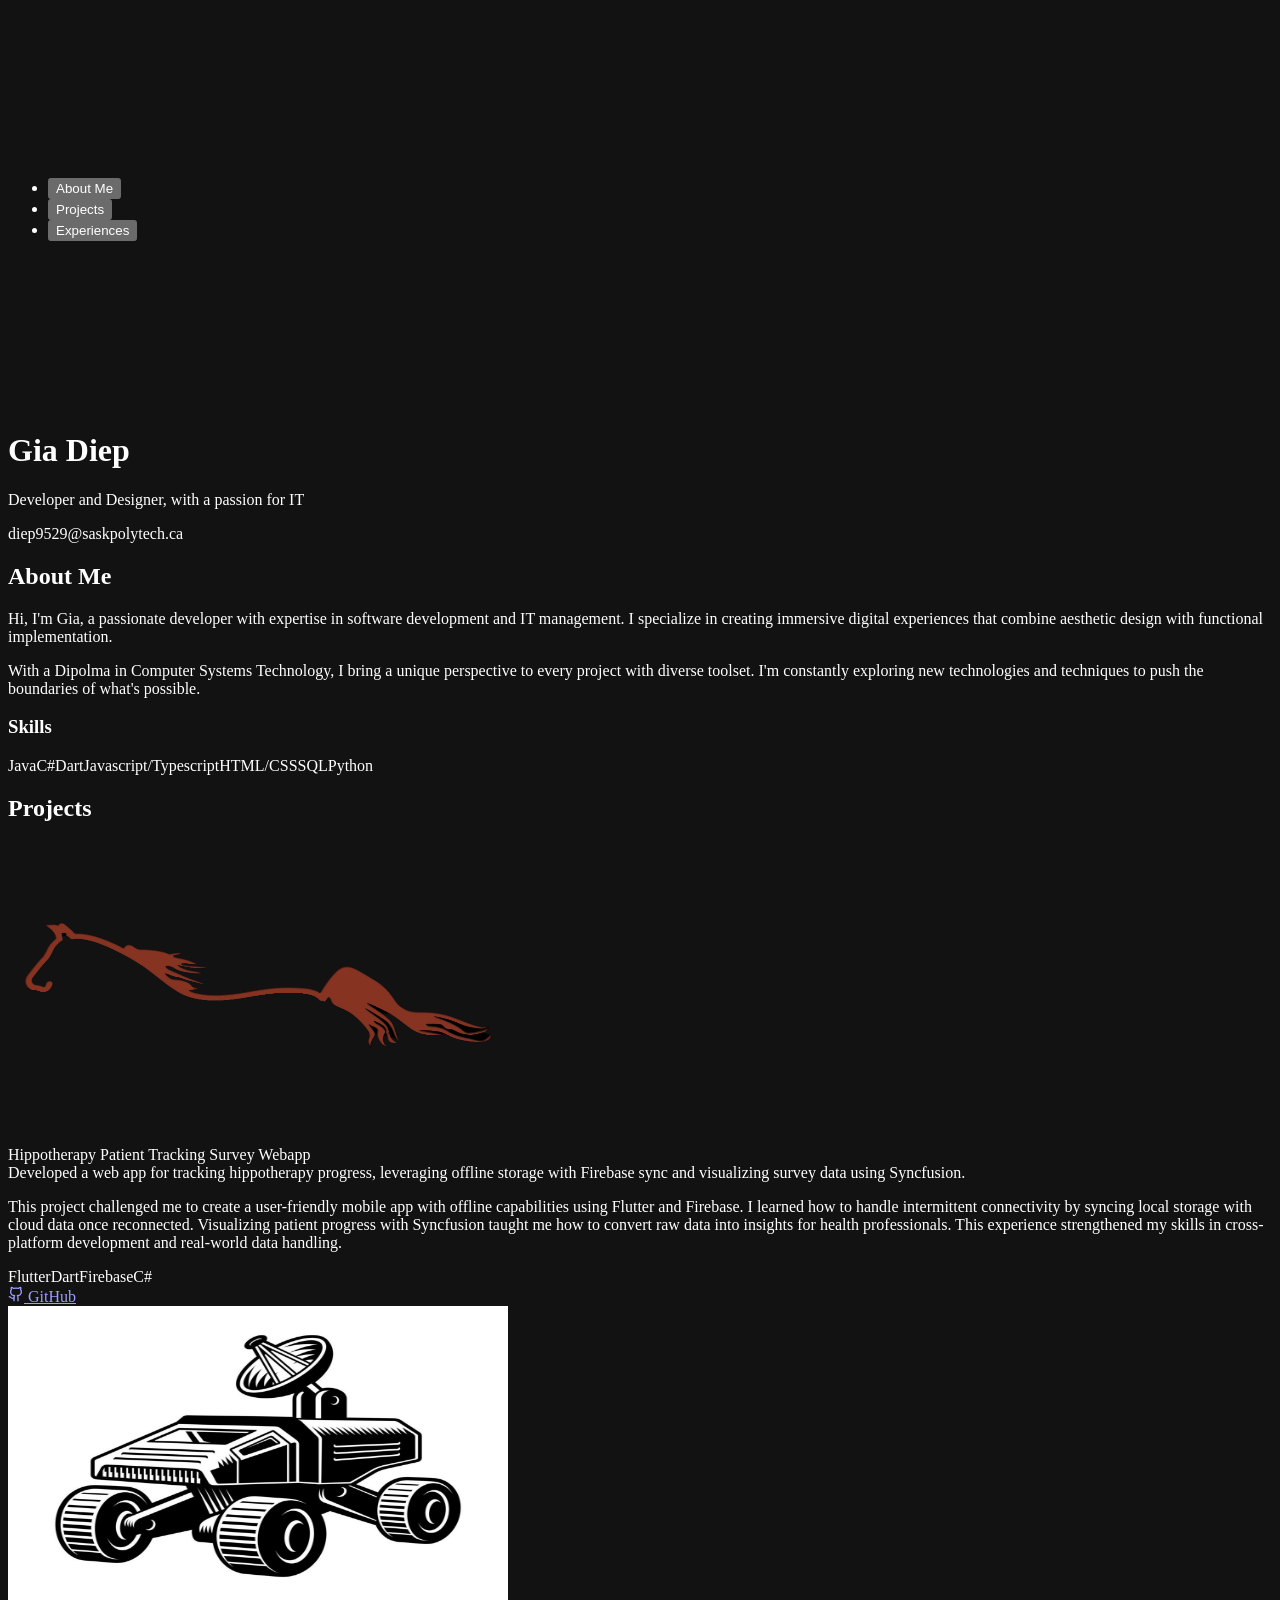
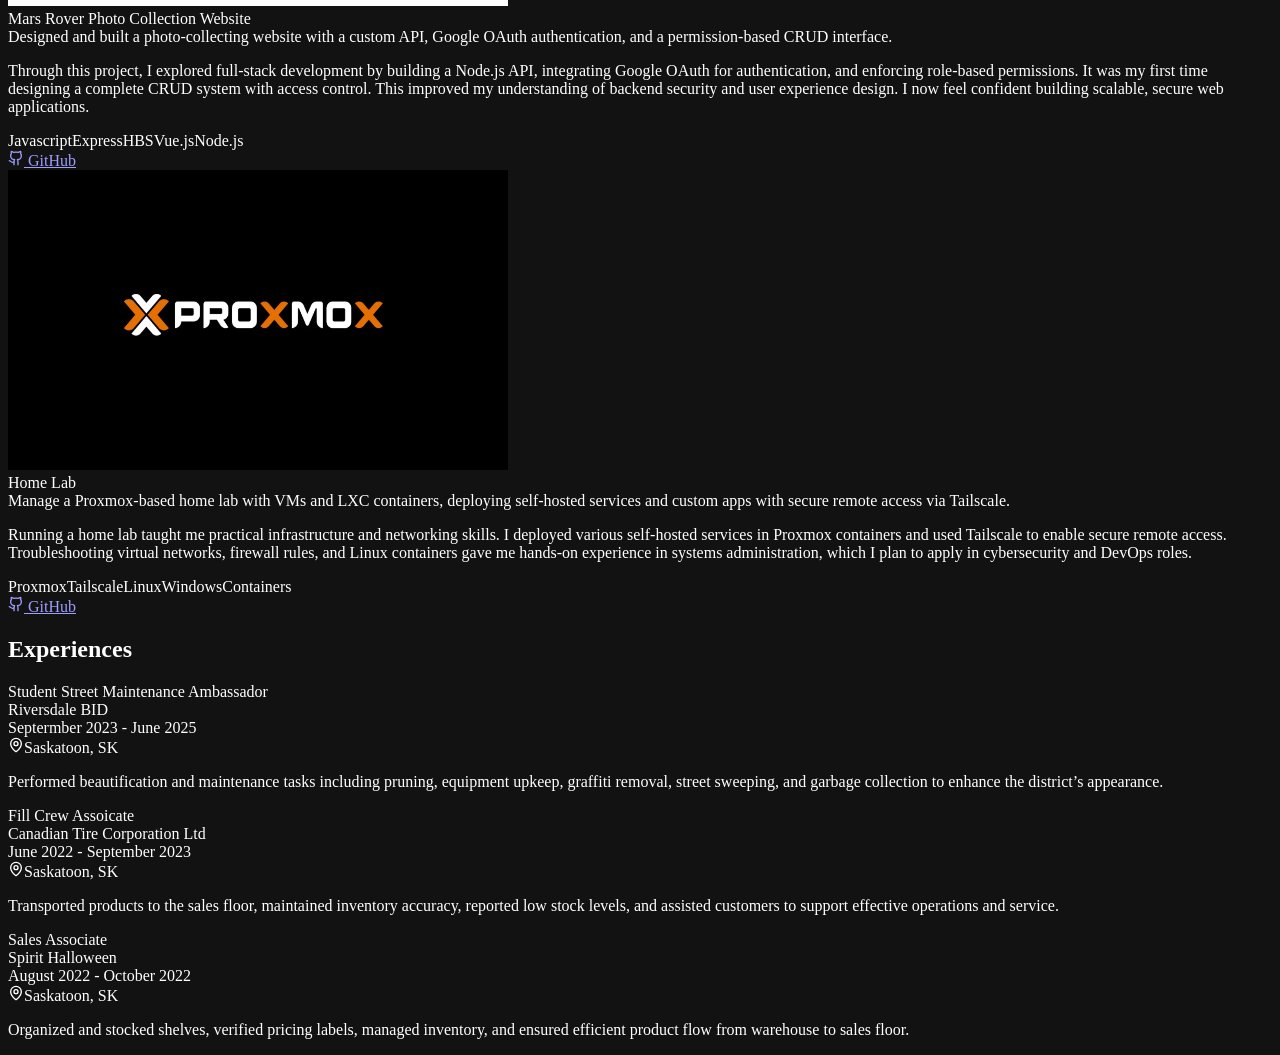
==== commit 9c32a5d0: "Updates" ====
--- a/index.html
+++ b/index.html
@@ -1 +1 @@
-<!DOCTYPE html><html lang="en"><head><meta charSet="utf-8"/><meta name="viewport" content="width=device-width, initial-scale=1"/><link rel="preload" href="/_next/static/media/1f3fe8c6df3d47c1-s.p.woff2" as="font" crossorigin="" type="font/woff2"/><link rel="stylesheet" href="/_next/static/css/fece08d30f2e7720.css" data-precedence="next"/><link rel="preload" as="script" fetchPriority="low" href="/_next/static/chunks/webpack-25f867ed03c16674.js"/><script src="/_next/static/chunks/4bd1b696-ba55e28d03aa4f01.js" async=""></script><script src="/_next/static/chunks/684-7d518c7642966b4c.js" async=""></script><script src="/_next/static/chunks/main-app-5bb0d0e583db75e9.js" async=""></script><script src="/_next/static/chunks/app/layout-724fef0acf1c72ab.js" async=""></script><script src="/_next/static/chunks/336-2a15ed3e99cc9d42.js" async=""></script><script src="/_next/static/chunks/app/page-6bede15f28e488bd.js" async=""></script><meta name="next-size-adjust" content=""/><title>Portfolio</title><meta name="description" content="My personal portfolio showcasing my skills and experiences"/><meta name="generator" content="v0.dev"/><script src="/_next/static/chunks/polyfills-42372ed130431b0a.js" noModule=""></script></head><body class="__variable_c59aa5"><script>((e,t,r,n,o,a,i,u)=>{let s=document.documentElement,l=["light","dark"];function c(t){var r;(Array.isArray(e)?e:[e]).forEach(e=>{let r="class"===e,n=r&&a?o.map(e=>a[e]||e):o;r?(s.classList.remove(...n),s.classList.add(a&&a[t]?a[t]:t)):s.setAttribute(e,t)}),r=t,u&&l.includes(r)&&(s.style.colorScheme=r)}if(n)c(n);else try{let e=localStorage.getItem(t)||r,n=i&&"system"===e?window.matchMedia("(prefers-color-scheme: dark)").matches?"dark":"light":e;c(n)}catch(e){}})("class","theme","dark",null,["light","dark"],null,true,true)</script><div class="relative min-h-screen"><canvas class="fixed top-0 left-0 w-full h-full z-0 bg-black" style="pointer-events:none"></canvas><div class="relative z-10"><main class="min-h-screen text-white"><div class="w-full sticky top-0 z-50 bg-black/80 backdrop-blur-sm py-4"><div class="container mx-auto px-4 max-w-6xl"><nav class="w-full"><ul class="grid w-full grid-cols-3 bg-white/10 shadow-lg rounded-md overflow-hidden"><li><button class="w-full py-2 md:py-3 px-2 sm:px-4 md:px-6 text-center transition-all duration-300 text-sm sm:text-base bg-white text-black">About Me</button></li><li><button class="w-full py-2 md:py-3 px-2 sm:px-4 md:px-6 text-center transition-all duration-300 text-sm sm:text-base text-white hover:bg-white/20">Projects</button></li><li><button class="w-full py-2 md:py-3 px-2 sm:px-4 md:px-6 text-center transition-all duration-300 text-sm sm:text-base text-white hover:bg-white/20">Experiences</button></li></ul></nav></div></div><div class="container mx-auto px-4 py-4 md:py-8 max-w-6xl"><div class="h-[500px] md:h-[600px] flex flex-col items-center justify-center relative"><canvas class="w-full h-full absolute top-0 left-0 z-10" style="pointer-events:none"></canvas><div class="z-20 relative text-center"><h1 class="text-4xl md:text-6xl font-bold text-white mb-4">Gia Diep</h1><p class="text-xl md:text-2xl text-white/80 italic font-merriweather">Developer and Designer, with a passion for IT</p><p class="text-s md:text-2s text-white/80 font-merriweather">diep9529@saskpolytech.ca</p><div class="mt-8 h-px w-24 bg-white/30 mx-auto"></div></div></div><div class="mt-16 space-y-32"><section id="about" class="scroll-mt-20"><div class="space-y-8 bg-black/60 p-8 rounded-lg backdrop-blur-sm"><div class="mb-8"><h2 class="text-2xl md:text-3xl font-bold text-white">About Me</h2><div class="mt-3 flex items-center"><div class="h-px bg-white/30 flex-grow"></div><div class="mx-2 w-2 h-2 rounded-full bg-white"></div><div class="h-px bg-white/30 flex-grow"></div></div></div><div class="grid grid-cols-1 md:grid-cols-1 gap-8"><div class="space-y-6"><p class="text-base md:text-lg text-gray-300 leading-relaxed">Hi, I&#x27;m Gia, a passionate developer with expertise in software development and IT management. I specialize in creating immersive digital experiences that combine aesthetic design with functional implementation.</p><p class="text-base md:text-lg text-gray-300 leading-relaxed">With a Dipolma in Computer Systems Technology, I bring a unique perspective to every project with diverse toolset. I&#x27;m constantly exploring new technologies and techniques to push the boundaries of what&#x27;s possible.</p><div class="pt-4"><h3 class="text-lg md:text-xl font-semibold mb-3 text-white after:content-[&#x27;&#x27;] after:block after:w-16 after:h-0.5 after:bg-white/50 after:mt-1">Skills</h3><div class="flex flex-wrap gap-2"><span class="px-3 py-1 bg-white text-black rounded-full text-sm shadow-md">Java</span><span class="px-3 py-1 bg-white text-black rounded-full text-sm shadow-md">C#</span><span class="px-3 py-1 bg-white text-black rounded-full text-sm shadow-md">Dart</span><span class="px-3 py-1 bg-white text-black rounded-full text-sm shadow-md">Javascript/Typescript</span><span class="px-3 py-1 bg-white text-black rounded-full text-sm shadow-md">HTML/CSS</span><span class="px-3 py-1 bg-white text-black rounded-full text-sm shadow-md">SQL</span><span class="px-3 py-1 bg-white text-black rounded-full text-sm shadow-md">Python</span></div></div></div></div></div></section><section id="projects" class="scroll-mt-20"><div class="space-y-8 bg-black/60 p-8 rounded-lg backdrop-blur-sm"><div class="mb-8"><h2 class="text-2xl md:text-3xl font-bold text-white">Projects</h2><div class="mt-3 flex items-center"><div class="h-px bg-white/30 flex-grow"></div><div class="mx-2 w-2 h-2 rounded-full bg-white"></div><div class="h-px bg-white/30 flex-grow"></div></div></div><div class="grid grid-cols-1 md:grid-cols-2 lg:grid-cols-3 gap-6"><div class="rounded-lg border text-card-foreground overflow-hidden border-white/10 bg-black/80 shadow-lg hover:shadow-xl transition-shadow duration-300"><div class="h-48 overflow-hidden"><img alt="Hippotherapy Patient Tracking Survey Webapp" loading="lazy" width="500" height="300" decoding="async" data-nimg="1" class="w-full h-full object-cover transition-transform duration-500 hover:scale-105" style="color:transparent" src="/hippotherapy.png?height=300&amp;width=500"/></div><div class="flex flex-col space-y-1.5 p-6"><div class="font-semibold tracking-tight text-white text-xl">Hippotherapy Patient Tracking Survey Webapp</div><div class="text-sm text-gray-300">Developed a web app for tracking hippotherapy progress, leveraging offline storage with Firebase sync and visualizing survey data using Syncfusion.</div><p class="mt-2 text-sm text-gray-400 italic">This project challenged me to create a user-friendly mobile app with offline capabilities using Flutter and Firebase. I learned how to handle intermittent connectivity by syncing local storage with cloud data once reconnected. Visualizing patient progress with Syncfusion taught me how to convert raw data into insights for health professionals. This experience strengthened my skills in cross-platform development and real-world data handling.</p></div><div class="p-6 pt-0"><div class="flex flex-wrap gap-2 mt-2"><span class="px-2 py-1 bg-white text-black text-xs rounded-full">Flutter</span><span class="px-2 py-1 bg-white text-black text-xs rounded-full">Dart</span><span class="px-2 py-1 bg-white text-black text-xs rounded-full">Firebase</span><span class="px-2 py-1 bg-white text-black text-xs rounded-full">C#</span></div></div><div class="p-6 pt-0 flex justify-center items-center"><a class="flex items-center gap-1 text-sm text-gray-300 hover:text-white" target="_blank" href="https://github.com"><svg xmlns="http://www.w3.org/2000/svg" width="16" height="16" viewBox="0 0 24 24" fill="none" stroke="currentColor" stroke-width="2" stroke-linecap="round" stroke-linejoin="round" class="lucide lucide-github"><path d="M15 22v-4a4.8 4.8 0 0 0-1-3.5c3 0 6-2 6-5.5.08-1.25-.27-2.48-1-3.5.28-1.15.28-2.35 0-3.5 0 0-1 0-3 1.5-2.64-.5-5.36-.5-8 0C6 2 5 2 5 2c-.3 1.15-.3 2.35 0 3.5A5.403 5.403 0 0 0 4 9c0 3.5 3 5.5 6 5.5-.39.49-.68 1.05-.85 1.65-.17.6-.22 1.23-.15 1.85v4"></path><path d="M9 18c-4.51 2-5-2-7-2"></path></svg> GitHub</a></div></div><div class="rounded-lg border text-card-foreground overflow-hidden border-white/10 bg-black/80 shadow-lg hover:shadow-xl transition-shadow duration-300"><div class="h-48 overflow-hidden"><img alt="Mars Rover Photo Collection Website" loading="lazy" width="500" height="300" decoding="async" data-nimg="1" class="w-full h-full object-cover transition-transform duration-500 hover:scale-105" style="color:transparent" src="/rover.jpg?height=300&amp;width=500"/></div><div class="flex flex-col space-y-1.5 p-6"><div class="font-semibold tracking-tight text-white text-xl">Mars Rover Photo Collection Website</div><div class="text-sm text-gray-300">Designed and built a photo-collecting website with a custom API, Google OAuth authentication, and a permission-based CRUD interface.</div><p class="mt-2 text-sm text-gray-400 italic">Through this project, I explored full-stack development by building a Node.js API, integrating Google OAuth for authentication, and enforcing role-based permissions. It was my first time designing a complete CRUD system with access control. This improved my understanding of backend security and user experience design. I now feel confident building scalable, secure web applications.</p></div><div class="p-6 pt-0"><div class="flex flex-wrap gap-2 mt-2"><span class="px-2 py-1 bg-white text-black text-xs rounded-full">Javascript</span><span class="px-2 py-1 bg-white text-black text-xs rounded-full">Express</span><span class="px-2 py-1 bg-white text-black text-xs rounded-full">HBS</span><span class="px-2 py-1 bg-white text-black text-xs rounded-full">Vue.js</span><span class="px-2 py-1 bg-white text-black text-xs rounded-full">Node.js</span></div></div><div class="p-6 pt-0 flex justify-center items-center"><a class="flex items-center gap-1 text-sm text-gray-300 hover:text-white" target="_blank" href="https://github.com/01uan/mars-rover-web"><svg xmlns="http://www.w3.org/2000/svg" width="16" height="16" viewBox="0 0 24 24" fill="none" stroke="currentColor" stroke-width="2" stroke-linecap="round" stroke-linejoin="round" class="lucide lucide-github"><path d="M15 22v-4a4.8 4.8 0 0 0-1-3.5c3 0 6-2 6-5.5.08-1.25-.27-2.48-1-3.5.28-1.15.28-2.35 0-3.5 0 0-1 0-3 1.5-2.64-.5-5.36-.5-8 0C6 2 5 2 5 2c-.3 1.15-.3 2.35 0 3.5A5.403 5.403 0 0 0 4 9c0 3.5 3 5.5 6 5.5-.39.49-.68 1.05-.85 1.65-.17.6-.22 1.23-.15 1.85v4"></path><path d="M9 18c-4.51 2-5-2-7-2"></path></svg> GitHub</a></div></div><div class="rounded-lg border text-card-foreground overflow-hidden border-white/10 bg-black/80 shadow-lg hover:shadow-xl transition-shadow duration-300"><div class="h-48 overflow-hidden"><img alt="Home Lab" loading="lazy" width="500" height="300" decoding="async" data-nimg="1" class="w-full h-full object-cover transition-transform duration-500 hover:scale-105" style="color:transparent" src="/proxmox.jpg?height=300&amp;width=500"/></div><div class="flex flex-col space-y-1.5 p-6"><div class="font-semibold tracking-tight text-white text-xl">Home Lab</div><div class="text-sm text-gray-300">Manage a Proxmox-based home lab with VMs and LXC containers, deploying self-hosted services and custom apps with secure remote access via Tailscale.</div><p class="mt-2 text-sm text-gray-400 italic">Running a home lab taught me practical infrastructure and networking skills. I deployed various self-hosted services in Proxmox containers and used Tailscale to enable secure remote access. Troubleshooting virtual networks, firewall rules, and Linux containers gave me hands-on experience in systems administration, which I plan to apply in cybersecurity and DevOps roles.</p></div><div class="p-6 pt-0"><div class="flex flex-wrap gap-2 mt-2"><span class="px-2 py-1 bg-white text-black text-xs rounded-full">Proxmox</span><span class="px-2 py-1 bg-white text-black text-xs rounded-full">Tailscale</span><span class="px-2 py-1 bg-white text-black text-xs rounded-full">Linux</span><span class="px-2 py-1 bg-white text-black text-xs rounded-full">Windows</span><span class="px-2 py-1 bg-white text-black text-xs rounded-full">Containers</span></div></div><div class="p-6 pt-0 flex justify-center items-center"><a class="flex items-center gap-1 text-sm text-gray-300 hover:text-white" target="_blank" href="https://github.com"><svg xmlns="http://www.w3.org/2000/svg" width="16" height="16" viewBox="0 0 24 24" fill="none" stroke="currentColor" stroke-width="2" stroke-linecap="round" stroke-linejoin="round" class="lucide lucide-github"><path d="M15 22v-4a4.8 4.8 0 0 0-1-3.5c3 0 6-2 6-5.5.08-1.25-.27-2.48-1-3.5.28-1.15.28-2.35 0-3.5 0 0-1 0-3 1.5-2.64-.5-5.36-.5-8 0C6 2 5 2 5 2c-.3 1.15-.3 2.35 0 3.5A5.403 5.403 0 0 0 4 9c0 3.5 3 5.5 6 5.5-.39.49-.68 1.05-.85 1.65-.17.6-.22 1.23-.15 1.85v4"></path><path d="M9 18c-4.51 2-5-2-7-2"></path></svg> GitHub</a></div></div></div></div></section><section id="experiences" class="scroll-mt-20"><div class="space-y-8 bg-black/60 p-8 rounded-lg backdrop-blur-sm"><div class="mb-8"><h2 class="text-2xl md:text-3xl font-bold text-white">Experiences</h2><div class="mt-3 flex items-center"><div class="h-px bg-white/30 flex-grow"></div><div class="mx-2 w-2 h-2 rounded-full bg-white"></div><div class="h-px bg-white/30 flex-grow"></div></div></div><div class="space-y-6"><div class="rounded-lg border text-card-foreground border-white/10 bg-black/80 shadow-lg hover:shadow-xl transition-all duration-300"><div class="flex flex-col space-y-1.5 p-6"><div class="flex flex-col md:flex-row md:justify-between md:items-start gap-2"><div><div class="font-semibold tracking-tight text-xl text-white">Student Street Maintenance Ambassador</div><div class="text-lg font-medium text-gray-300">Riversdale BID</div></div><div class="bg-white text-black px-3 py-1 rounded-full text-sm shadow-md self-start">Septermber 2023 - June 2025</div></div></div><div class="p-6 pt-0 space-y-4"><div class="flex items-center gap-2 text-sm text-gray-300"><svg xmlns="http://www.w3.org/2000/svg" width="16" height="16" viewBox="0 0 24 24" fill="none" stroke="currentColor" stroke-width="2" stroke-linecap="round" stroke-linejoin="round" class="lucide lucide-map-pin"><path d="M20 10c0 4.993-5.539 10.193-7.399 11.799a1 1 0 0 1-1.202 0C9.539 20.193 4 14.993 4 10a8 8 0 0 1 16 0"></path><circle cx="12" cy="10" r="3"></circle></svg><span>Saskatoon, SK</span></div><p class="text-gray-300">Performed beautification and maintenance tasks including pruning, equipment upkeep, graffiti removal, street sweeping, and garbage collection to enhance the district’s appearance.</p></div></div><div class="rounded-lg border text-card-foreground border-white/10 bg-black/80 shadow-lg hover:shadow-xl transition-all duration-300"><div class="flex flex-col space-y-1.5 p-6"><div class="flex flex-col md:flex-row md:justify-between md:items-start gap-2"><div><div class="font-semibold tracking-tight text-xl text-white">Fill Crew Assoicate</div><div class="text-lg font-medium text-gray-300">Canadian Tire Corporation Ltd</div></div><div class="bg-white text-black px-3 py-1 rounded-full text-sm shadow-md self-start">June 2022 - September 2023</div></div></div><div class="p-6 pt-0 space-y-4"><div class="flex items-center gap-2 text-sm text-gray-300"><svg xmlns="http://www.w3.org/2000/svg" width="16" height="16" viewBox="0 0 24 24" fill="none" stroke="currentColor" stroke-width="2" stroke-linecap="round" stroke-linejoin="round" class="lucide lucide-map-pin"><path d="M20 10c0 4.993-5.539 10.193-7.399 11.799a1 1 0 0 1-1.202 0C9.539 20.193 4 14.993 4 10a8 8 0 0 1 16 0"></path><circle cx="12" cy="10" r="3"></circle></svg><span>Saskatoon, SK</span></div><p class="text-gray-300">Transported products to the sales floor, maintained inventory accuracy, reported low stock levels, and assisted customers to support effective operations and service.</p></div></div><div class="rounded-lg border text-card-foreground border-white/10 bg-black/80 shadow-lg hover:shadow-xl transition-all duration-300"><div class="flex flex-col space-y-1.5 p-6"><div class="flex flex-col md:flex-row md:justify-between md:items-start gap-2"><div><div class="font-semibold tracking-tight text-xl text-white">Sales Associate</div><div class="text-lg font-medium text-gray-300">Spirit Halloween</div></div><div class="bg-white text-black px-3 py-1 rounded-full text-sm shadow-md self-start">August 2022 - October 2022</div></div></div><div class="p-6 pt-0 space-y-4"><div class="flex items-center gap-2 text-sm text-gray-300"><svg xmlns="http://www.w3.org/2000/svg" width="16" height="16" viewBox="0 0 24 24" fill="none" stroke="currentColor" stroke-width="2" stroke-linecap="round" stroke-linejoin="round" class="lucide lucide-map-pin"><path d="M20 10c0 4.993-5.539 10.193-7.399 11.799a1 1 0 0 1-1.202 0C9.539 20.193 4 14.993 4 10a8 8 0 0 1 16 0"></path><circle cx="12" cy="10" r="3"></circle></svg><span>Saskatoon, SK</span></div><p class="text-gray-300">Organized and stocked shelves, verified pricing labels, managed inventory, and ensured efficient product flow from warehouse to sales floor.</p></div></div></div></div></section></div></div></main></div></div><script src="/_next/static/chunks/webpack-25f867ed03c16674.js" async=""></script><script>(self.__next_f=self.__next_f||[]).push([0])</script><script>self.__next_f.push([1,"1:\"$Sreact.fragment\"\n2:I[7780,[\"177\",\"static/chunks/app/layout-724fef0acf1c72ab.js\"],\"ThemeProvider\"]\n3:I[7555,[],\"\"]\n4:I[1295,[],\"\"]\n5:I[894,[],\"ClientPageRoot\"]\n6:I[3422,[\"336\",\"static/chunks/336-2a15ed3e99cc9d42.js\",\"974\",\"static/chunks/app/page-6bede15f28e488bd.js\"],\"default\"]\n9:I[9665,[],\"OutletBoundary\"]\nc:I[9665,[],\"ViewportBoundary\"]\ne:I[9665,[],\"MetadataBoundary\"]\n10:I[6614,[],\"\"]\n:HL[\"/_next/static/media/1f3fe8c6df3d47c1-s.p.woff2\",\"font\",{\"crossOrigin\":\"\",\"type\":\"font/woff2\"}]\n:HL[\"/_next/static/css/fece08d30f2e7720.css\",\"style\"]\n"])</script><script>self.__next_f.push([1,"0:{\"P\":null,\"b\":\"MjBdEhyu15Ve9PAVo5ACC\",\"p\":\"\",\"c\":[\"\",\"\"],\"i\":false,\"f\":[[[\"\",{\"children\":[\"__PAGE__\",{}]},\"$undefined\",\"$undefined\",true],[\"\",[\"$\",\"$1\",\"c\",{\"children\":[[[\"$\",\"link\",\"0\",{\"rel\":\"stylesheet\",\"href\":\"/_next/static/css/fece08d30f2e7720.css\",\"precedence\":\"next\",\"crossOrigin\":\"$undefined\",\"nonce\":\"$undefined\"}]],[\"$\",\"html\",null,{\"lang\":\"en\",\"suppressHydrationWarning\":true,\"children\":[\"$\",\"body\",null,{\"className\":\"__variable_c59aa5\",\"children\":[\"$\",\"$L2\",null,{\"attribute\":\"class\",\"defaultTheme\":\"dark\",\"enableSystem\":true,\"disableTransitionOnChange\":true,\"children\":[\"$\",\"$L3\",null,{\"parallelRouterKey\":\"children\",\"error\":\"$undefined\",\"errorStyles\":\"$undefined\",\"errorScripts\":\"$undefined\",\"template\":[\"$\",\"$L4\",null,{}],\"templateStyles\":\"$undefined\",\"templateScripts\":\"$undefined\",\"notFound\":[[[\"$\",\"title\",null,{\"children\":\"404: This page could not be found.\"}],[\"$\",\"div\",null,{\"style\":{\"fontFamily\":\"system-ui,\\\"Segoe UI\\\",Roboto,Helvetica,Arial,sans-serif,\\\"Apple Color Emoji\\\",\\\"Segoe UI Emoji\\\"\",\"height\":\"100vh\",\"textAlign\":\"center\",\"display\":\"flex\",\"flexDirection\":\"column\",\"alignItems\":\"center\",\"justifyContent\":\"center\"},\"children\":[\"$\",\"div\",null,{\"children\":[[\"$\",\"style\",null,{\"dangerouslySetInnerHTML\":{\"__html\":\"body{color:#000;background:#fff;margin:0}.next-error-h1{border-right:1px solid rgba(0,0,0,.3)}@media (prefers-color-scheme:dark){body{color:#fff;background:#000}.next-error-h1{border-right:1px solid rgba(255,255,255,.3)}}\"}}],[\"$\",\"h1\",null,{\"className\":\"next-error-h1\",\"style\":{\"display\":\"inline-block\",\"margin\":\"0 20px 0 0\",\"padding\":\"0 23px 0 0\",\"fontSize\":24,\"fontWeight\":500,\"verticalAlign\":\"top\",\"lineHeight\":\"49px\"},\"children\":404}],[\"$\",\"div\",null,{\"style\":{\"display\":\"inline-block\"},\"children\":[\"$\",\"h2\",null,{\"style\":{\"fontSize\":14,\"fontWeight\":400,\"lineHeight\":\"49px\",\"margin\":0},\"children\":\"This page could not be found.\"}]}]]}]}]],[]],\"forbidden\":\"$undefined\",\"unauthorized\":\"$undefined\"}]}]}]}]]}],{\"children\":[\"__PAGE__\",[\"$\",\"$1\",\"c\",{\"children\":[[\"$\",\"$L5\",null,{\"Component\":\"$6\",\"searchParams\":{},\"params\":{},\"promises\":[\"$@7\",\"$@8\"]}],\"$undefined\",null,[\"$\",\"$L9\",null,{\"children\":[\"$La\",\"$Lb\",null]}]]}],{},null,false]},null,false],[\"$\",\"$1\",\"h\",{\"children\":[null,[\"$\",\"$1\",\"057plseHqm_3XkzYg90oq\",{\"children\":[[\"$\",\"$Lc\",null,{\"children\":\"$Ld\"}],[\"$\",\"meta\",null,{\"name\":\"next-size-adjust\",\"content\":\"\"}]]}],[\"$\",\"$Le\",null,{\"children\":\"$Lf\"}]]}],false]],\"m\":\"$undefined\",\"G\":[\"$10\",\"$undefined\"],\"s\":false,\"S\":true}\n"])</script><script>self.__next_f.push([1,"7:{}\n8:{}\n"])</script><script>self.__next_f.push([1,"d:[[\"$\",\"meta\",\"0\",{\"charSet\":\"utf-8\"}],[\"$\",\"meta\",\"1\",{\"name\":\"viewport\",\"content\":\"width=device-width, initial-scale=1\"}]]\na:null\n"])</script><script>self.__next_f.push([1,"b:null\nf:[[\"$\",\"title\",\"0\",{\"children\":\"Portfolio\"}],[\"$\",\"meta\",\"1\",{\"name\":\"description\",\"content\":\"My personal portfolio showcasing my skills and experiences\"}],[\"$\",\"meta\",\"2\",{\"name\":\"generator\",\"content\":\"v0.dev\"}]]\n"])</script></body></html>+<!DOCTYPE html><html lang="en"><head><meta charSet="utf-8"/><meta name="viewport" content="width=device-width, initial-scale=1"/><link rel="preload" href="/portfolio/_next/static/media/1f3fe8c6df3d47c1-s.p.woff2" as="font" crossorigin="" type="font/woff2"/><link rel="stylesheet" href="/portfolio/_next/static/css/36460041977e8026.css" data-precedence="next"/><link rel="preload" as="script" fetchPriority="low" href="/portfolio/_next/static/chunks/webpack-c9c32ae539aab862.js"/><script src="/portfolio/_next/static/chunks/4bd1b696-22e965ae850cfea9.js" async=""></script><script src="/portfolio/_next/static/chunks/684-6edc560af7edf9c0.js" async=""></script><script src="/portfolio/_next/static/chunks/main-app-5bb0d0e583db75e9.js" async=""></script><script src="/portfolio/_next/static/chunks/app/layout-0e956b7247d0d1d4.js" async=""></script><script src="/portfolio/_next/static/chunks/336-5a0c4c0dfe6892ef.js" async=""></script><script src="/portfolio/_next/static/chunks/app/page-6bede15f28e488bd.js" async=""></script><meta name="next-size-adjust" content=""/><title>Portfolio</title><meta name="description" content="My personal portfolio showcasing my skills and experiences"/><meta name="generator" content="v0.dev"/><script src="/portfolio/_next/static/chunks/polyfills-42372ed130431b0a.js" noModule=""></script></head><body class="__variable_81f4e6"><script>((e,t,r,n,o,a,i,u)=>{let s=document.documentElement,l=["light","dark"];function c(t){var r;(Array.isArray(e)?e:[e]).forEach(e=>{let r="class"===e,n=r&&a?o.map(e=>a[e]||e):o;r?(s.classList.remove(...n),s.classList.add(a&&a[t]?a[t]:t)):s.setAttribute(e,t)}),r=t,u&&l.includes(r)&&(s.style.colorScheme=r)}if(n)c(n);else try{let e=localStorage.getItem(t)||r,n=i&&"system"===e?window.matchMedia("(prefers-color-scheme: dark)").matches?"dark":"light":e;c(n)}catch(e){}})("class","theme","dark",null,["light","dark"],null,true,true)</script><div class="relative min-h-screen"><canvas class="fixed top-0 left-0 w-full h-full z-0 bg-black" style="pointer-events:none"></canvas><div class="relative z-10"><main class="min-h-screen text-white"><div class="w-full sticky top-0 z-50 bg-black/80 backdrop-blur-sm py-4"><div class="container mx-auto px-4 max-w-6xl"><nav class="w-full"><ul class="grid w-full grid-cols-3 bg-white/10 shadow-lg rounded-md overflow-hidden"><li><button class="w-full py-2 md:py-3 px-2 sm:px-4 md:px-6 text-center transition-all duration-300 text-sm sm:text-base bg-white text-black">About Me</button></li><li><button class="w-full py-2 md:py-3 px-2 sm:px-4 md:px-6 text-center transition-all duration-300 text-sm sm:text-base text-white hover:bg-white/20">Projects</button></li><li><button class="w-full py-2 md:py-3 px-2 sm:px-4 md:px-6 text-center transition-all duration-300 text-sm sm:text-base text-white hover:bg-white/20">Experiences</button></li></ul></nav></div></div><div class="container mx-auto px-4 py-4 md:py-8 max-w-6xl"><div class="h-[500px] md:h-[600px] flex flex-col items-center justify-center relative"><canvas class="w-full h-full absolute top-0 left-0 z-10" style="pointer-events:none"></canvas><div class="z-20 relative text-center"><h1 class="text-4xl md:text-6xl font-bold text-white mb-4">Gia Diep</h1><p class="text-xl md:text-2xl text-white/80 italic font-merriweather">Developer and Designer, with a passion for IT</p><p class="text-s md:text-2s text-white/80 font-merriweather">diep9529@saskpolytech.ca</p><div class="mt-8 h-px w-24 bg-white/30 mx-auto"></div></div></div><div class="mt-16 space-y-32"><section id="about" class="scroll-mt-20"><div class="space-y-8 bg-black/60 p-8 rounded-lg backdrop-blur-sm"><div class="mb-8"><h2 class="text-2xl md:text-3xl font-bold text-white">About Me</h2><div class="mt-3 flex items-center"><div class="h-px bg-white/30 flex-grow"></div><div class="mx-2 w-2 h-2 rounded-full bg-white"></div><div class="h-px bg-white/30 flex-grow"></div></div></div><div class="grid grid-cols-1 md:grid-cols-1 gap-8"><div class="space-y-6"><p class="text-base md:text-lg text-gray-300 leading-relaxed">Hi, I&#x27;m Gia, a passionate developer with expertise in software development and IT management. I specialize in creating immersive digital experiences that combine aesthetic design with functional implementation.</p><p class="text-base md:text-lg text-gray-300 leading-relaxed">With a Dipolma in Computer Systems Technology, I bring a unique perspective to every project with diverse toolset. I&#x27;m constantly exploring new technologies and techniques to push the boundaries of what&#x27;s possible.</p><div class="pt-4"><h3 class="text-lg md:text-xl font-semibold mb-3 text-white after:content-[&#x27;&#x27;] after:block after:w-16 after:h-0.5 after:bg-white/50 after:mt-1">Skills</h3><div class="flex flex-wrap gap-2"><span class="px-3 py-1 bg-white text-black rounded-full text-sm shadow-md">Java</span><span class="px-3 py-1 bg-white text-black rounded-full text-sm shadow-md">C#</span><span class="px-3 py-1 bg-white text-black rounded-full text-sm shadow-md">Dart</span><span class="px-3 py-1 bg-white text-black rounded-full text-sm shadow-md">Javascript/Typescript</span><span class="px-3 py-1 bg-white text-black rounded-full text-sm shadow-md">HTML/CSS</span><span class="px-3 py-1 bg-white text-black rounded-full text-sm shadow-md">SQL</span><span class="px-3 py-1 bg-white text-black rounded-full text-sm shadow-md">Python</span></div></div></div></div></div></section><section id="projects" class="scroll-mt-20"><div class="space-y-8 bg-black/60 p-8 rounded-lg backdrop-blur-sm"><div class="mb-8"><h2 class="text-2xl md:text-3xl font-bold text-white">Projects</h2><div class="mt-3 flex items-center"><div class="h-px bg-white/30 flex-grow"></div><div class="mx-2 w-2 h-2 rounded-full bg-white"></div><div class="h-px bg-white/30 flex-grow"></div></div></div><div class="grid grid-cols-1 md:grid-cols-2 lg:grid-cols-3 gap-6"><div class="rounded-lg border text-card-foreground overflow-hidden border-white/10 bg-black/80 shadow-lg hover:shadow-xl transition-shadow duration-300"><div class="h-48 overflow-hidden"><img alt="Hippotherapy Patient Tracking Survey Webapp" loading="lazy" width="500" height="300" decoding="async" data-nimg="1" class="w-full h-full object-cover transition-transform duration-500 hover:scale-105" style="color:transparent" src="/hippotherapy.png?height=300&amp;width=500"/></div><div class="flex flex-col space-y-1.5 p-6"><div class="font-semibold tracking-tight text-white text-xl">Hippotherapy Patient Tracking Survey Webapp</div><div class="text-sm text-gray-300">Developed a web app for tracking hippotherapy progress, leveraging offline storage with Firebase sync and visualizing survey data using Syncfusion.</div><p class="mt-2 text-sm text-gray-400 italic">This project challenged me to create a user-friendly mobile app with offline capabilities using Flutter and Firebase. I learned how to handle intermittent connectivity by syncing local storage with cloud data once reconnected. Visualizing patient progress with Syncfusion taught me how to convert raw data into insights for health professionals. This experience strengthened my skills in cross-platform development and real-world data handling.</p></div><div class="p-6 pt-0"><div class="flex flex-wrap gap-2 mt-2"><span class="px-2 py-1 bg-white text-black text-xs rounded-full">Flutter</span><span class="px-2 py-1 bg-white text-black text-xs rounded-full">Dart</span><span class="px-2 py-1 bg-white text-black text-xs rounded-full">Firebase</span><span class="px-2 py-1 bg-white text-black text-xs rounded-full">C#</span></div></div><div class="p-6 pt-0 flex justify-center items-center"><a class="flex items-center gap-1 text-sm text-gray-300 hover:text-white" target="_blank" href="https://github.com"><svg xmlns="http://www.w3.org/2000/svg" width="16" height="16" viewBox="0 0 24 24" fill="none" stroke="currentColor" stroke-width="2" stroke-linecap="round" stroke-linejoin="round" class="lucide lucide-github"><path d="M15 22v-4a4.8 4.8 0 0 0-1-3.5c3 0 6-2 6-5.5.08-1.25-.27-2.48-1-3.5.28-1.15.28-2.35 0-3.5 0 0-1 0-3 1.5-2.64-.5-5.36-.5-8 0C6 2 5 2 5 2c-.3 1.15-.3 2.35 0 3.5A5.403 5.403 0 0 0 4 9c0 3.5 3 5.5 6 5.5-.39.49-.68 1.05-.85 1.65-.17.6-.22 1.23-.15 1.85v4"></path><path d="M9 18c-4.51 2-5-2-7-2"></path></svg> GitHub</a></div></div><div class="rounded-lg border text-card-foreground overflow-hidden border-white/10 bg-black/80 shadow-lg hover:shadow-xl transition-shadow duration-300"><div class="h-48 overflow-hidden"><img alt="Mars Rover Photo Collection Website" loading="lazy" width="500" height="300" decoding="async" data-nimg="1" class="w-full h-full object-cover transition-transform duration-500 hover:scale-105" style="color:transparent" src="/rover.jpg?height=300&amp;width=500"/></div><div class="flex flex-col space-y-1.5 p-6"><div class="font-semibold tracking-tight text-white text-xl">Mars Rover Photo Collection Website</div><div class="text-sm text-gray-300">Designed and built a photo-collecting website with a custom API, Google OAuth authentication, and a permission-based CRUD interface.</div><p class="mt-2 text-sm text-gray-400 italic">Through this project, I explored full-stack development by building a Node.js API, integrating Google OAuth for authentication, and enforcing role-based permissions. It was my first time designing a complete CRUD system with access control. This improved my understanding of backend security and user experience design. I now feel confident building scalable, secure web applications.</p></div><div class="p-6 pt-0"><div class="flex flex-wrap gap-2 mt-2"><span class="px-2 py-1 bg-white text-black text-xs rounded-full">Javascript</span><span class="px-2 py-1 bg-white text-black text-xs rounded-full">Express</span><span class="px-2 py-1 bg-white text-black text-xs rounded-full">HBS</span><span class="px-2 py-1 bg-white text-black text-xs rounded-full">Vue.js</span><span class="px-2 py-1 bg-white text-black text-xs rounded-full">Node.js</span></div></div><div class="p-6 pt-0 flex justify-center items-center"><a class="flex items-center gap-1 text-sm text-gray-300 hover:text-white" target="_blank" href="https://github.com/01uan/mars-rover-web"><svg xmlns="http://www.w3.org/2000/svg" width="16" height="16" viewBox="0 0 24 24" fill="none" stroke="currentColor" stroke-width="2" stroke-linecap="round" stroke-linejoin="round" class="lucide lucide-github"><path d="M15 22v-4a4.8 4.8 0 0 0-1-3.5c3 0 6-2 6-5.5.08-1.25-.27-2.48-1-3.5.28-1.15.28-2.35 0-3.5 0 0-1 0-3 1.5-2.64-.5-5.36-.5-8 0C6 2 5 2 5 2c-.3 1.15-.3 2.35 0 3.5A5.403 5.403 0 0 0 4 9c0 3.5 3 5.5 6 5.5-.39.49-.68 1.05-.85 1.65-.17.6-.22 1.23-.15 1.85v4"></path><path d="M9 18c-4.51 2-5-2-7-2"></path></svg> GitHub</a></div></div><div class="rounded-lg border text-card-foreground overflow-hidden border-white/10 bg-black/80 shadow-lg hover:shadow-xl transition-shadow duration-300"><div class="h-48 overflow-hidden"><img alt="Home Lab" loading="lazy" width="500" height="300" decoding="async" data-nimg="1" class="w-full h-full object-cover transition-transform duration-500 hover:scale-105" style="color:transparent" src="/proxmox.jpg?height=300&amp;width=500"/></div><div class="flex flex-col space-y-1.5 p-6"><div class="font-semibold tracking-tight text-white text-xl">Home Lab</div><div class="text-sm text-gray-300">Manage a Proxmox-based home lab with VMs and LXC containers, deploying self-hosted services and custom apps with secure remote access via Tailscale.</div><p class="mt-2 text-sm text-gray-400 italic">Running a home lab taught me practical infrastructure and networking skills. I deployed various self-hosted services in Proxmox containers and used Tailscale to enable secure remote access. Troubleshooting virtual networks, firewall rules, and Linux containers gave me hands-on experience in systems administration, which I plan to apply in cybersecurity and DevOps roles.</p></div><div class="p-6 pt-0"><div class="flex flex-wrap gap-2 mt-2"><span class="px-2 py-1 bg-white text-black text-xs rounded-full">Proxmox</span><span class="px-2 py-1 bg-white text-black text-xs rounded-full">Tailscale</span><span class="px-2 py-1 bg-white text-black text-xs rounded-full">Linux</span><span class="px-2 py-1 bg-white text-black text-xs rounded-full">Windows</span><span class="px-2 py-1 bg-white text-black text-xs rounded-full">Containers</span></div></div><div class="p-6 pt-0 flex justify-center items-center"><a class="flex items-center gap-1 text-sm text-gray-300 hover:text-white" target="_blank" href="https://github.com"><svg xmlns="http://www.w3.org/2000/svg" width="16" height="16" viewBox="0 0 24 24" fill="none" stroke="currentColor" stroke-width="2" stroke-linecap="round" stroke-linejoin="round" class="lucide lucide-github"><path d="M15 22v-4a4.8 4.8 0 0 0-1-3.5c3 0 6-2 6-5.5.08-1.25-.27-2.48-1-3.5.28-1.15.28-2.35 0-3.5 0 0-1 0-3 1.5-2.64-.5-5.36-.5-8 0C6 2 5 2 5 2c-.3 1.15-.3 2.35 0 3.5A5.403 5.403 0 0 0 4 9c0 3.5 3 5.5 6 5.5-.39.49-.68 1.05-.85 1.65-.17.6-.22 1.23-.15 1.85v4"></path><path d="M9 18c-4.51 2-5-2-7-2"></path></svg> GitHub</a></div></div></div></div></section><section id="experiences" class="scroll-mt-20"><div class="space-y-8 bg-black/60 p-8 rounded-lg backdrop-blur-sm"><div class="mb-8"><h2 class="text-2xl md:text-3xl font-bold text-white">Experiences</h2><div class="mt-3 flex items-center"><div class="h-px bg-white/30 flex-grow"></div><div class="mx-2 w-2 h-2 rounded-full bg-white"></div><div class="h-px bg-white/30 flex-grow"></div></div></div><div class="space-y-6"><div class="rounded-lg border text-card-foreground border-white/10 bg-black/80 shadow-lg hover:shadow-xl transition-all duration-300"><div class="flex flex-col space-y-1.5 p-6"><div class="flex flex-col md:flex-row md:justify-between md:items-start gap-2"><div><div class="font-semibold tracking-tight text-xl text-white">Student Street Maintenance Ambassador</div><div class="text-lg font-medium text-gray-300">Riversdale BID</div></div><div class="bg-white text-black px-3 py-1 rounded-full text-sm shadow-md self-start">Septermber 2023 - June 2025</div></div></div><div class="p-6 pt-0 space-y-4"><div class="flex items-center gap-2 text-sm text-gray-300"><svg xmlns="http://www.w3.org/2000/svg" width="16" height="16" viewBox="0 0 24 24" fill="none" stroke="currentColor" stroke-width="2" stroke-linecap="round" stroke-linejoin="round" class="lucide lucide-map-pin"><path d="M20 10c0 4.993-5.539 10.193-7.399 11.799a1 1 0 0 1-1.202 0C9.539 20.193 4 14.993 4 10a8 8 0 0 1 16 0"></path><circle cx="12" cy="10" r="3"></circle></svg><span>Saskatoon, SK</span></div><p class="text-gray-300">Performed beautification and maintenance tasks including pruning, equipment upkeep, graffiti removal, street sweeping, and garbage collection to enhance the district’s appearance.</p></div></div><div class="rounded-lg border text-card-foreground border-white/10 bg-black/80 shadow-lg hover:shadow-xl transition-all duration-300"><div class="flex flex-col space-y-1.5 p-6"><div class="flex flex-col md:flex-row md:justify-between md:items-start gap-2"><div><div class="font-semibold tracking-tight text-xl text-white">Fill Crew Assoicate</div><div class="text-lg font-medium text-gray-300">Canadian Tire Corporation Ltd</div></div><div class="bg-white text-black px-3 py-1 rounded-full text-sm shadow-md self-start">June 2022 - September 2023</div></div></div><div class="p-6 pt-0 space-y-4"><div class="flex items-center gap-2 text-sm text-gray-300"><svg xmlns="http://www.w3.org/2000/svg" width="16" height="16" viewBox="0 0 24 24" fill="none" stroke="currentColor" stroke-width="2" stroke-linecap="round" stroke-linejoin="round" class="lucide lucide-map-pin"><path d="M20 10c0 4.993-5.539 10.193-7.399 11.799a1 1 0 0 1-1.202 0C9.539 20.193 4 14.993 4 10a8 8 0 0 1 16 0"></path><circle cx="12" cy="10" r="3"></circle></svg><span>Saskatoon, SK</span></div><p class="text-gray-300">Transported products to the sales floor, maintained inventory accuracy, reported low stock levels, and assisted customers to support effective operations and service.</p></div></div><div class="rounded-lg border text-card-foreground border-white/10 bg-black/80 shadow-lg hover:shadow-xl transition-all duration-300"><div class="flex flex-col space-y-1.5 p-6"><div class="flex flex-col md:flex-row md:justify-between md:items-start gap-2"><div><div class="font-semibold tracking-tight text-xl text-white">Sales Associate</div><div class="text-lg font-medium text-gray-300">Spirit Halloween</div></div><div class="bg-white text-black px-3 py-1 rounded-full text-sm shadow-md self-start">August 2022 - October 2022</div></div></div><div class="p-6 pt-0 space-y-4"><div class="flex items-center gap-2 text-sm text-gray-300"><svg xmlns="http://www.w3.org/2000/svg" width="16" height="16" viewBox="0 0 24 24" fill="none" stroke="currentColor" stroke-width="2" stroke-linecap="round" stroke-linejoin="round" class="lucide lucide-map-pin"><path d="M20 10c0 4.993-5.539 10.193-7.399 11.799a1 1 0 0 1-1.202 0C9.539 20.193 4 14.993 4 10a8 8 0 0 1 16 0"></path><circle cx="12" cy="10" r="3"></circle></svg><span>Saskatoon, SK</span></div><p class="text-gray-300">Organized and stocked shelves, verified pricing labels, managed inventory, and ensured efficient product flow from warehouse to sales floor.</p></div></div></div></div></section></div></div></main></div></div><script src="/portfolio/_next/static/chunks/webpack-c9c32ae539aab862.js" async=""></script><script>(self.__next_f=self.__next_f||[]).push([0])</script><script>self.__next_f.push([1,"1:\"$Sreact.fragment\"\n2:I[7780,[\"177\",\"static/chunks/app/layout-0e956b7247d0d1d4.js\"],\"ThemeProvider\"]\n3:I[7555,[],\"\"]\n4:I[1295,[],\"\"]\n5:I[894,[],\"ClientPageRoot\"]\n6:I[3422,[\"336\",\"static/chunks/336-5a0c4c0dfe6892ef.js\",\"974\",\"static/chunks/app/page-6bede15f28e488bd.js\"],\"default\"]\n9:I[9665,[],\"OutletBoundary\"]\nc:I[9665,[],\"ViewportBoundary\"]\ne:I[9665,[],\"MetadataBoundary\"]\n10:I[6614,[],\"\"]\n:HL[\"/portfolio/_next/static/media/1f3fe8c6df3d47c1-s.p.woff2\",\"font\",{\"crossOrigin\":\"\",\"type\":\"font/woff2\"}]\n:HL[\"/portfolio/_next/static/css/36460041977e8026.css\",\"style\"]\n"])</script><script>self.__next_f.push([1,"0:{\"P\":null,\"b\":\"sDVEIRHDjfcRDHsgmlUDX\",\"p\":\"/portfolio\",\"c\":[\"\",\"\"],\"i\":false,\"f\":[[[\"\",{\"children\":[\"__PAGE__\",{}]},\"$undefined\",\"$undefined\",true],[\"\",[\"$\",\"$1\",\"c\",{\"children\":[[[\"$\",\"link\",\"0\",{\"rel\":\"stylesheet\",\"href\":\"/portfolio/_next/static/css/36460041977e8026.css\",\"precedence\":\"next\",\"crossOrigin\":\"$undefined\",\"nonce\":\"$undefined\"}]],[\"$\",\"html\",null,{\"lang\":\"en\",\"suppressHydrationWarning\":true,\"children\":[\"$\",\"body\",null,{\"className\":\"__variable_81f4e6\",\"children\":[\"$\",\"$L2\",null,{\"attribute\":\"class\",\"defaultTheme\":\"dark\",\"enableSystem\":true,\"disableTransitionOnChange\":true,\"children\":[\"$\",\"$L3\",null,{\"parallelRouterKey\":\"children\",\"error\":\"$undefined\",\"errorStyles\":\"$undefined\",\"errorScripts\":\"$undefined\",\"template\":[\"$\",\"$L4\",null,{}],\"templateStyles\":\"$undefined\",\"templateScripts\":\"$undefined\",\"notFound\":[[[\"$\",\"title\",null,{\"children\":\"404: This page could not be found.\"}],[\"$\",\"div\",null,{\"style\":{\"fontFamily\":\"system-ui,\\\"Segoe UI\\\",Roboto,Helvetica,Arial,sans-serif,\\\"Apple Color Emoji\\\",\\\"Segoe UI Emoji\\\"\",\"height\":\"100vh\",\"textAlign\":\"center\",\"display\":\"flex\",\"flexDirection\":\"column\",\"alignItems\":\"center\",\"justifyContent\":\"center\"},\"children\":[\"$\",\"div\",null,{\"children\":[[\"$\",\"style\",null,{\"dangerouslySetInnerHTML\":{\"__html\":\"body{color:#000;background:#fff;margin:0}.next-error-h1{border-right:1px solid rgba(0,0,0,.3)}@media (prefers-color-scheme:dark){body{color:#fff;background:#000}.next-error-h1{border-right:1px solid rgba(255,255,255,.3)}}\"}}],[\"$\",\"h1\",null,{\"className\":\"next-error-h1\",\"style\":{\"display\":\"inline-block\",\"margin\":\"0 20px 0 0\",\"padding\":\"0 23px 0 0\",\"fontSize\":24,\"fontWeight\":500,\"verticalAlign\":\"top\",\"lineHeight\":\"49px\"},\"children\":404}],[\"$\",\"div\",null,{\"style\":{\"display\":\"inline-block\"},\"children\":[\"$\",\"h2\",null,{\"style\":{\"fontSize\":14,\"fontWeight\":400,\"lineHeight\":\"49px\",\"margin\":0},\"children\":\"This page could not be found.\"}]}]]}]}]],[]],\"forbidden\":\"$undefined\",\"unauthorized\":\"$undefined\"}]}]}]}]]}],{\"children\":[\"__PAGE__\",[\"$\",\"$1\",\"c\",{\"children\":[[\"$\",\"$L5\",null,{\"Component\":\"$6\",\"searchParams\":{},\"params\":{},\"promises\":[\"$@7\",\"$@8\"]}],\"$undefined\",null,[\"$\",\"$L9\",null,{\"children\":[\"$La\",\"$Lb\",null]}]]}],{},null,false]},null,false],[\"$\",\"$1\",\"h\",{\"children\":[null,[\"$\",\"$1\",\"Luc6xuoJ-azMaXxLzwUSz\",{\"children\":[[\"$\",\"$Lc\",null,{\"children\":\"$Ld\"}],[\"$\",\"meta\",null,{\"name\":\"next-size-adjust\",\"content\":\"\"}]]}],[\"$\",\"$Le\",null,{\"children\":\"$Lf\"}]]}],false]],\"m\":\"$undefined\",\"G\":[\"$10\",\"$undefined\"],\"s\":false,\"S\":true}\n"])</script><script>self.__next_f.push([1,"7:{}\n8:{}\n"])</script><script>self.__next_f.push([1,"d:[[\"$\",\"meta\",\"0\",{\"charSet\":\"utf-8\"}],[\"$\",\"meta\",\"1\",{\"name\":\"viewport\",\"content\":\"width=device-width, initial-scale=1\"}]]\na:null\n"])</script><script>self.__next_f.push([1,"b:null\nf:[[\"$\",\"title\",\"0\",{\"children\":\"Portfolio\"}],[\"$\",\"meta\",\"1\",{\"name\":\"description\",\"content\":\"My personal portfolio showcasing my skills and experiences\"}],[\"$\",\"meta\",\"2\",{\"name\":\"generator\",\"content\":\"v0.dev\"}]]\n"])</script></body></html>
